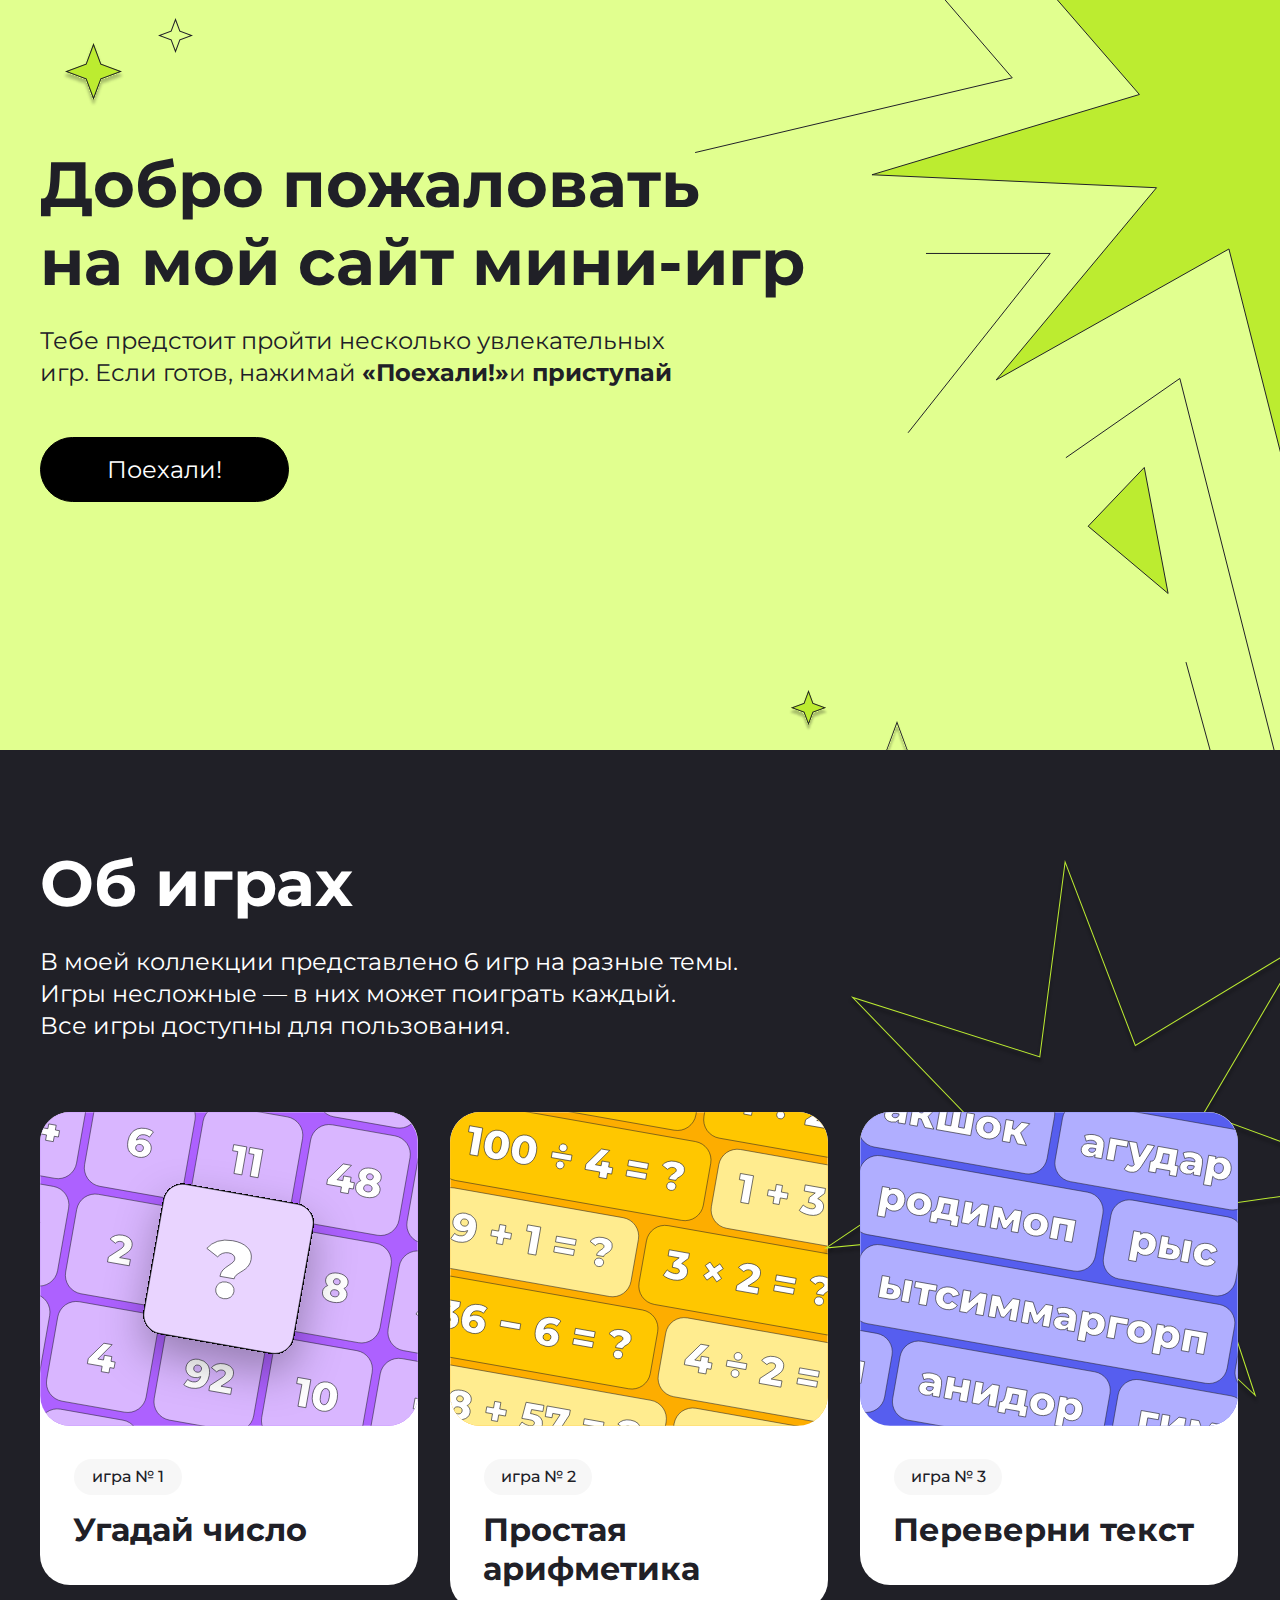
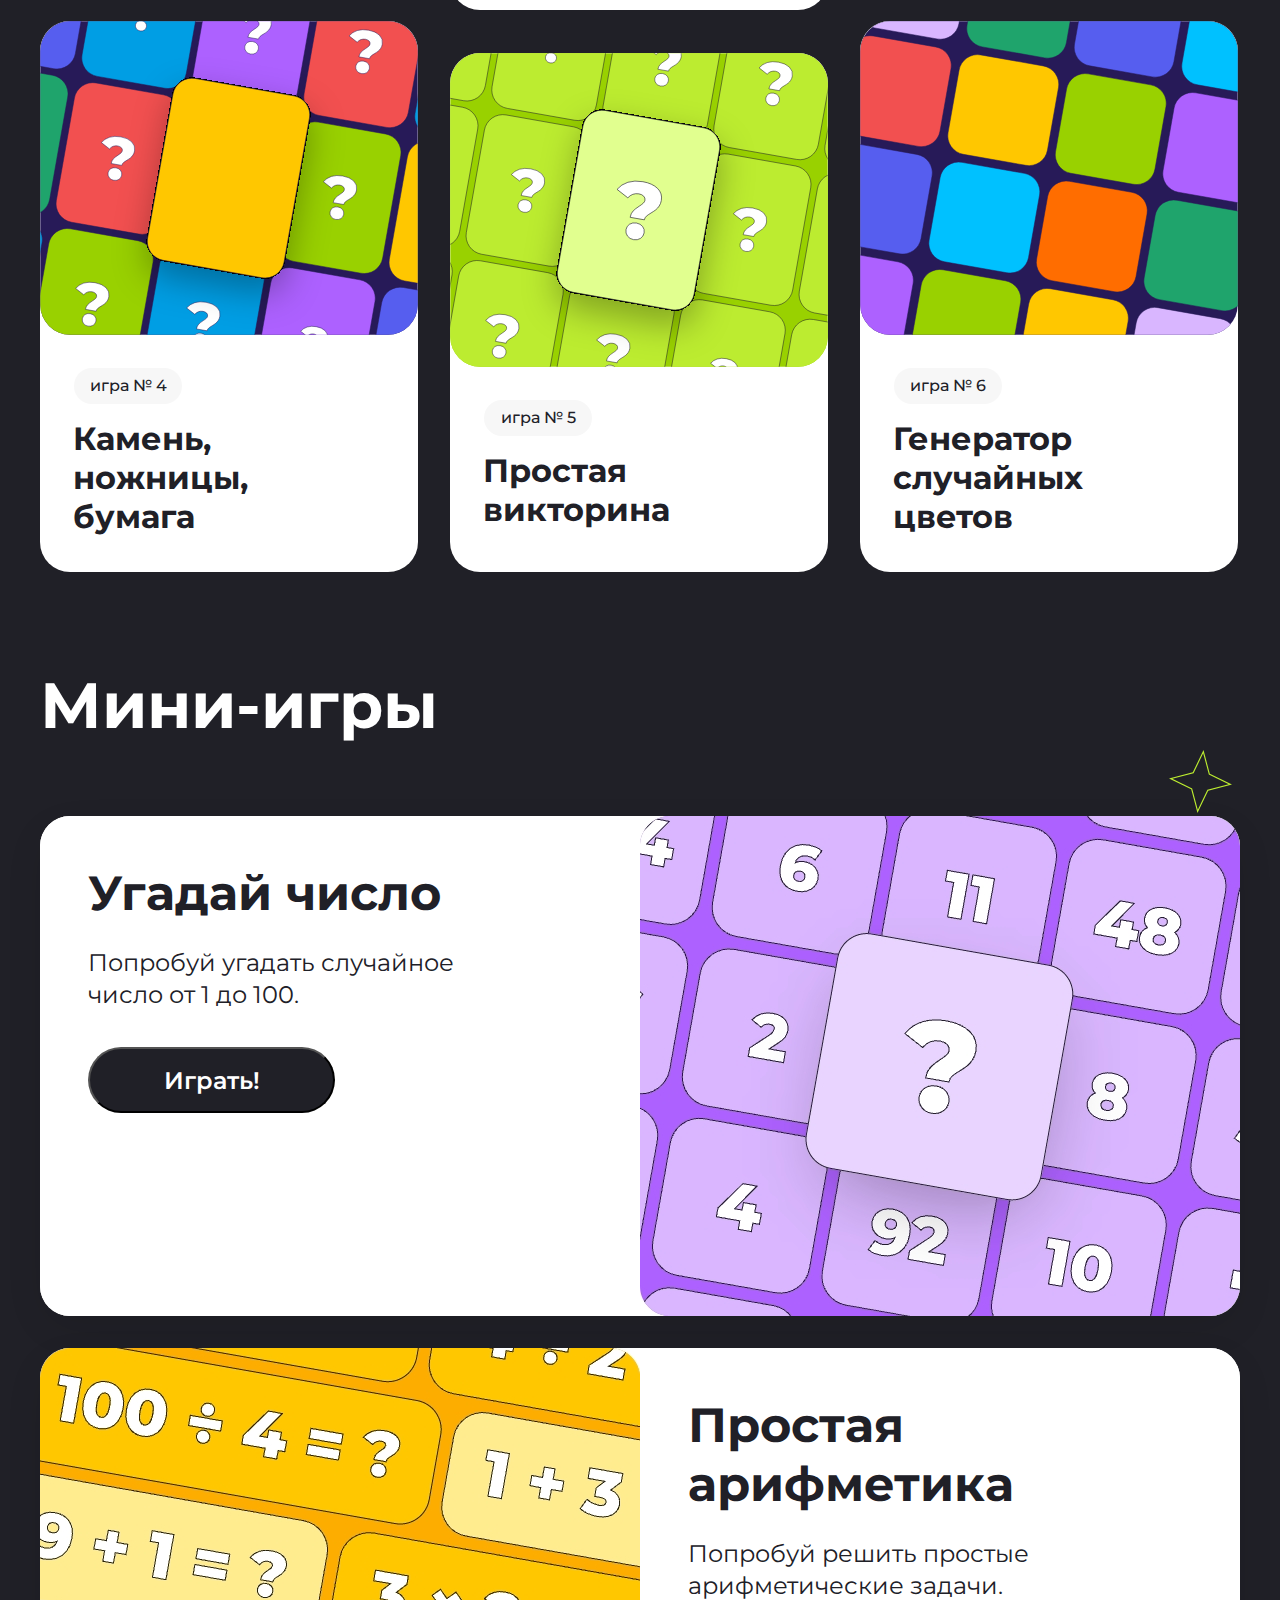
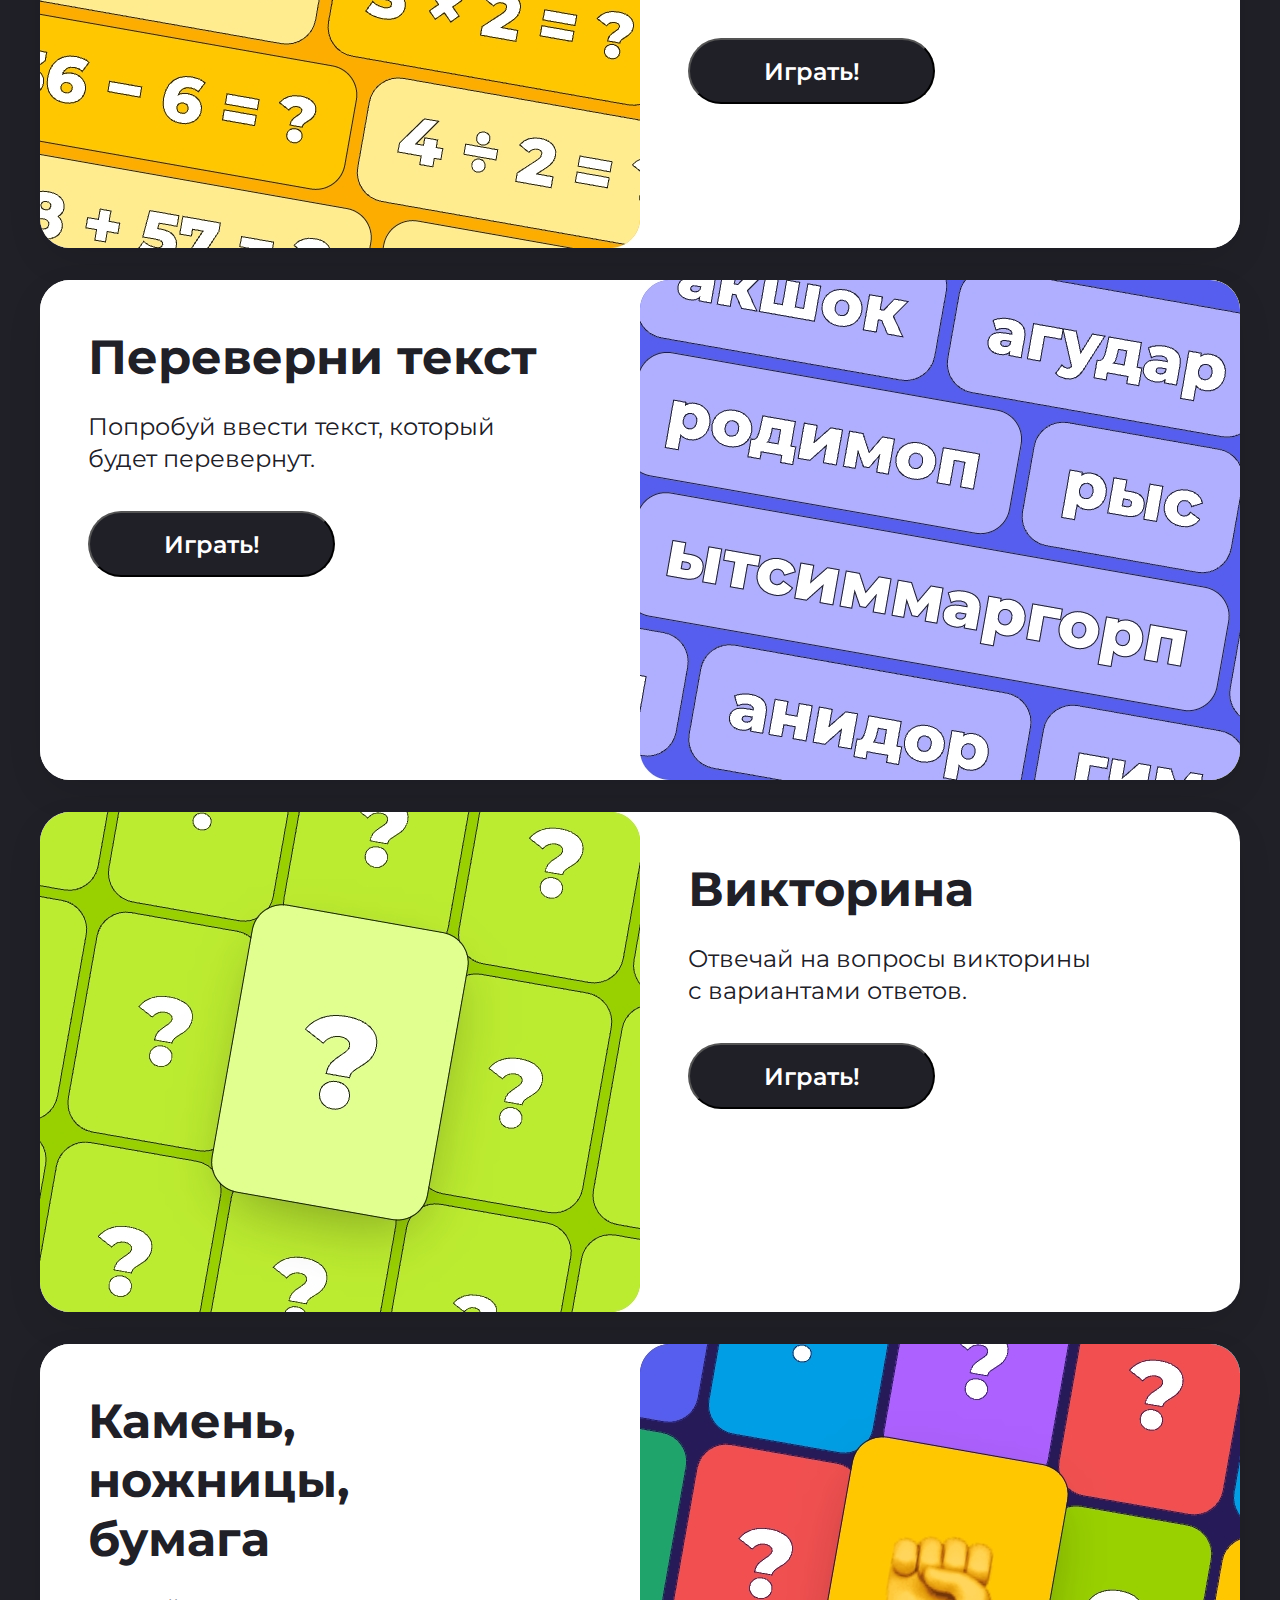
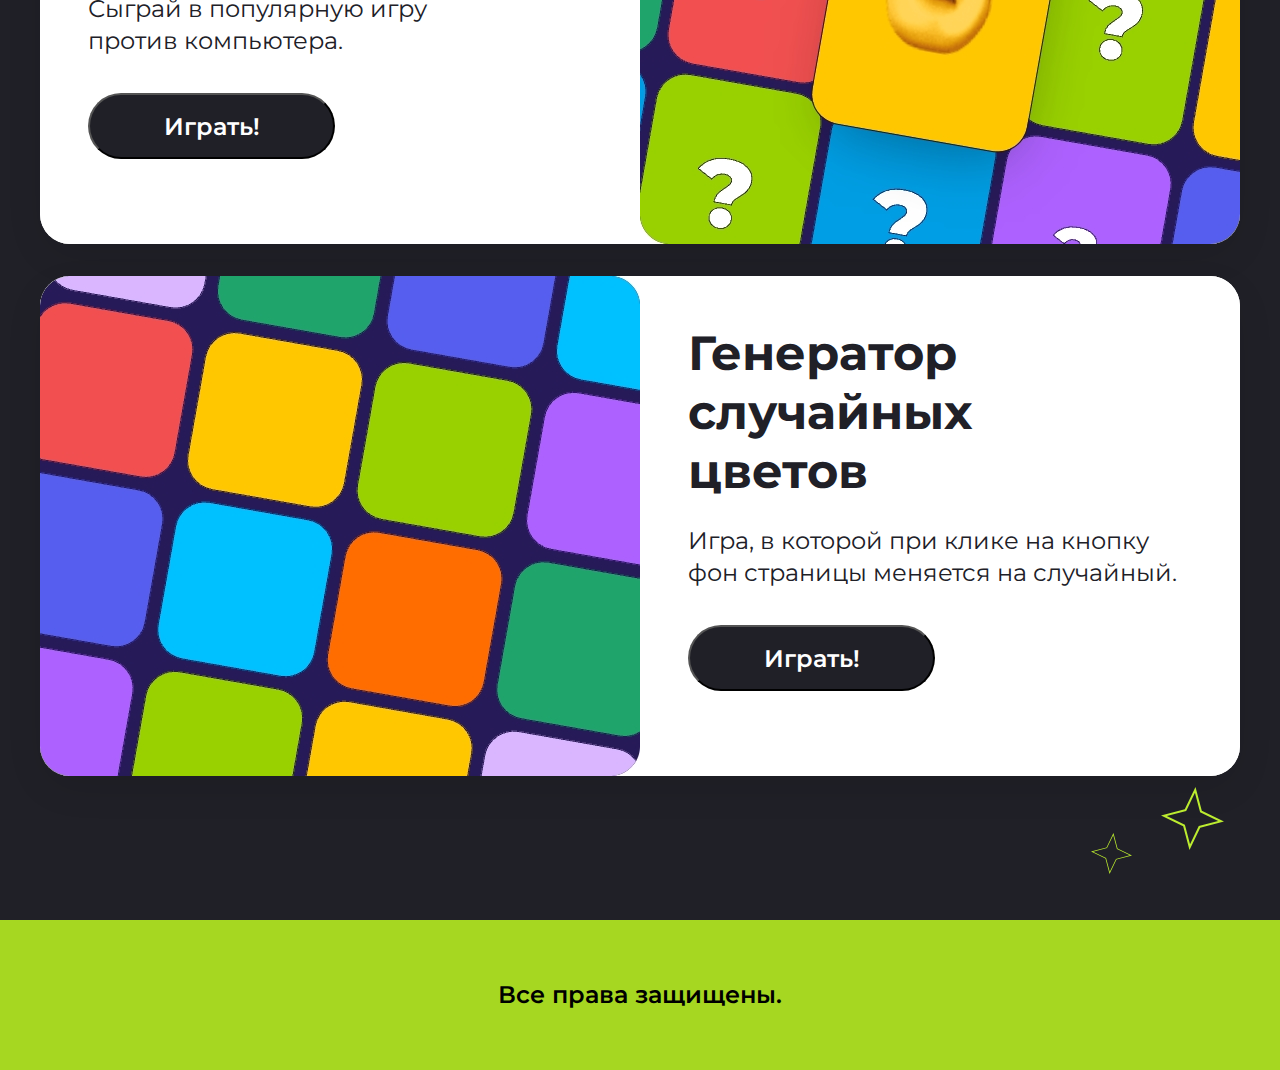
==== index.html @ c0d508e0 "aaa" ====
<!DOCTYPE html>
<html lang="en">

<head>
    <meta charset="UTF-8">
    <meta name="viewport" content="width=device-width, initial-scale=1.0">
    <title>Сайт с мини-играми</title>
    <link href="https://fonts.googleapis.com/css2?family=Montserrat:ital,wght@0,100..900;1,100..900&display=swap"
        rel="stylesheet">
    <link rel="stylesheet" href="style.css">
</head>

<body>

    <header class="head-block center">
        <img class="star-img1" src="img/star1.svg" alt="star2">
        <img class="star-img2" src="img/star2.svg" alt="star2">
        <h1 class="heading">Добро пожаловать <br>на мой сайт мини-игр</h1>
        <p class="subtitle">Тебе предстоит пройти несколько увлекательных игр. 
            <br">Если готов,
                нажимай
                <b>«Поехали!»</b>и <b>приступай</b>
        </p>
        <a href="#game" class="button-start">Поехали!</a>
        <img class="star-img4" src="img/Star3.svg" alt="star2">
        <img class="star-img3" src="img/Star4.svg" alt="star2">
    </header>

    <section class="for-box center">
        <div class="header" id="game">
            <h2 class="about-game">Об играх</h2>
            <p class="about-game_title">В моей коллекции представлено 6 игр на разные темы.<br /> Игры несложные — в них
                может поиграть каждый.<br />
                Все игры доступны для пользования.</p>
        </div>
        <img class="star11" src="img/Star11.svg" alt="star2">
        <img class="star10" src="img/Star10.svg" alt="star2">
        <img class="star12" src="img/Star12.svg" alt="star2">

        <div class="cart-box_game">
            <div class="cart-box_left">
                <article class="cart-mini">
                    <a class="game" href="#number"><img class="cart-img1" src="img/k1.svg" alt="star2"></a>
                    <p class="number-game">игра № 1</p>
                    <h3 class="name-game">Угадай число</h3>
                </article>

                <article class="cart-huge">
                    <a class="game" href="#onetwo"><img class="cart-img4" src="img/k4.svg" alt="star2"></a>
                    <p class="number-game">игра № 4</p>
                    <h3 class="name-game">Камень,<br />ножницы,<br />бумага</h3>
                </article>
            </div>

            <div class="cart-box_center">
                <article class="cart-avarage">
                    <a class="game" href="#leight"><img class="cart-img2" src="img/k2.svg" alt="star2"></a>
                    <p class="number-game">игра № 2</p>
                    <h3 class="name-game">Простая арифметика</h3>
                </article>
                <article class="cart-big">
                    <a class="game" href="#victory"><img class="cart-img5" src="img/k5.svg" alt="star2"></a>
                    <p class="number-game">игра № 5</p>
                    <h3 class="name-game">Простая <br />викторина</h3>
                </article>
            </div>

            <div class="cart-box_right">
                <article class="cart-mini">
                    <a class="game" href="#text"><img class="cart-img3" src="img/k3.svg" alt="star2"></a>
                    <p class="number-game">игра № 3</p>
                    <h3 class="name-game">Переверни текст</h3>
                </article>
                <article class="cart-huge">
                    <a class="game" href="#colors"><img class="cart-img6" src="img/k6.svg" alt="star2"></a>
                    <p class="number-game">игра № 6</p>
                    <h3 class="name-game">Генератор <br /> случайных<br /> цветов</h3>
                </article>
            </div>
        </div>
    </section>

    <section class="mini-games center">


        <h2 class="mini-games__title">Мини-игры</h2>
        <div class="mini-games__box">
            <img src="./img/Star 10.svg" class="star-end1" alt="star">
            <img src="./img/Star 11.svg" class="star-end2" alt="star">
            <img src="./img/Star 11.svg" class="star-end3" alt="star">
            <img src="./img/Star 13.svg" class="star-end4" alt="star">

            <article class="mini-games__card" >
                <div class="mini-games__content" id="number">
                    <h3 class="mini-games__name">Угадай число</h3>
                    <p class="mini-games__description">Попробуй угадать случайное <br>число от 1 до 100.</p>
                    <button class="mini-games__button" id="guessNumberButton">Играть!</button>
                </div>
                <img src="./img/Guess the number big.jpeg" alt="Игра 'Угадай число'">
            </article>

            <article class="mini-games__card">
                <div class="mini-games__content"  id="leight">
                    <h3 class="mini-games__name">Простая арифметика</h3>
                    <p class="mini-games__description">Попробуй решить простые арифметические задачи.</p>
                    <button class="mini-games__button" id="mathExamplesButton">Играть!</button>
                </div>
                <img src="./img/simple arithmetic big.jpeg" alt="Игра 'Простая арифметика'">
            </article>



            <article class="mini-games__card" >
                <div class="mini-games__content" id="text">
                    <h3 class="mini-games__name">Переверни текст</h3>
                    <p class="mini-games__description">Попробуй ввести текст, который <br>будет перевернут.</p>
                    <button class="mini-games__button" id="flipTextButton">Играть!</button>
                </div>
                <img src="./img/turn the text over big.jpeg" alt="Игра 'Переверни текст'">
            </article>

            <article class="mini-games__card" >
                <div class="mini-games__content" id="victory">
                    <h3 class="mini-games__name">Викторина</h3>
                    <p class="mini-games__description">Отвечай на вопросы викторины <br>с вариантами ответов.</p>
                    <button class="mini-games__button" id="quizGameButton">Играть!</button>
                </div>
                <img src="./img/quiz big.jpeg" alt="Игра 'Викторина'">
            </article>

            <article class="mini-games__card" >
                <div class="mini-games__content" id="onetwo">
                    <h3 class="mini-games__name">Камень, <br>ножницы, <br>бумага</h3>
                    <p class="mini-games__description">Сыграй в популярную игру <br>против компьютера.</p>
                    <button class="mini-games__button" id="paperGameButton">Играть!</button>
                </div>
                <img src="./img/rock paper scissors big.jpeg" alt="Игра 'Камень, ножницы, бумага'">
            </article>


            <article class="mini-games__card" >
                <div class="mini-games__content" id="colors">
                    <h3 class="mini-games__name">Генератор <br>случайных <br>цветов</h3>
                    <p class="mini-games__description">Игра, в которой при клике <br
                            class="mini-games__description--br-mobile">на кнопку фон страницы меняется на
                        случайный.</p>
                    <button class="mini-games__button">Играть!</button>
                </div>
                <img src="./img/random color generator big.jpeg" alt="Игра 'Генератор случайных цветов'">
            </article>
        </div>
    </section>


    <footer class="footer">
        <p class="polet">Все права защищены.</p>

    </footer>
    <script src="./game1.js"></script>
    <script src="./game2.js"></script>
    <script src="./game3.js"></script>
    <script src="./game4.js"></script>
    <script src="./game5.js"></script>
</body>

</html>
---- style.css ----
* {
  margin: 0;
  padding: 0;
}

html {
  scroll-behavior: smooth;
}

body {
  font-family: "Montserrat";
}

a {
  text-decoration: none;
}

.center {
  padding-left: calc(50% - 600px);
  padding-right: calc(50% - 600px);
}

.head-block {
  background-color: rgb(225, 255, 143);
  height: 900px;
  background-repeat: no-repeat;
  background-image: url(img/Group1.svg);
  background-position: calc(100% + 489px) calc(0% - 334px);
  block-size: 750px;
  overflow: hidden;
}

.heading {
  color: rgb(32, 32, 39);
  font-family: Montserrat;
  font-size: 64px;
  font-weight: 700;
  line-height: 78px;
  padding-top: 145px;
}

.subtitle {
  color: rgb(32, 32, 39);
  font-family: Montserrat;
  font-size: 24px;
  font-weight: 400;
  line-height: 32px;
  margin-top: 24px;
  width: 650px;
}

.button-start {
  background: rgb(0, 0, 0);
  text-align: center;
  border: 1px solid #000;
  border-radius: 60px;
  height: 63px;
  width: 247px;
  font-size: 16px;
  font-weight: 400;
  line-height: 19px;
  color: rgb(255, 255, 255);
  font-family: Montserrat;
  font-size: 24px;
  margin-top: 48px;
  display: flex;
  justify-content: center;
  align-items: center;
}

.button-start:hover {
  background: rgb(255, 253, 253);
  color: rgb(2, 2, 2);
  font-family: Montserrat;
}

.star-img2 {
  position: absolute;
  top: 43px;
  left: 61px;
}

.star-img1 {
  position: absolute;
  top: 18px;
  left: 158px;
}

.star-img3 {
  position: absolute;
  right: 340px;
  bottom: 93px;
  width: 86px;
}

.star-img4 {
  position: absolute;
  right: 450px;
  bottom: 167px;
  width: 43px;
}

.for-box {
  background-color: rgb(32, 32, 39);
  position: relative;
  height: 1500px;
  overflow: hidden;
}

.about-game {
  color: rgb(255, 255, 255);
  font-family: Montserrat;
  font-size: 64px;
  font-weight: 700;
  line-height: 78px;
  text-align: left;
  padding-top: 94px;
}

.about-game_title {
  color: rgb(255, 255, 255);
  font-family: Montserrat;
  font-size: 24px;
  font-weight: 400;
  line-height: 32px;
  text-align: left;
  margin-top: 24px;
}

.cart-mini {
  background-color: #fff;
  width: 378px;
  border-radius: 30px;
  height: 473px;
  position: relative;
}

.cart-avarage {
  background-color: #fff;
  width: 378px;
  border-radius: 30px;
  height: 498px;
}

.cart-big {
  background-color: #fff;
  width: 378px;
  border-radius: 30px;
  height: 519px;
  margin-top: 43px;
}

.cart-huge {
  background-color: #fff;
  width: 378px;
  margin-top: 36px;
  border-radius: 30px;
  height: 551px;
}

.cart-mini:hover {
  background-color: #fff;
  width: 378px;
  border-radius: 30px;
  transform: scale(1.1);
  transition: ls;
}

.cart-avarage:hover {
  background-color: #fff;
  width: 378px;
  border-radius: 30px;
  transform: scale(1.1);
  transition: ls;
}

.cart-big:hover {
  background-color: #fff;
  width: 378px;
  border-radius: 30px;
  transform: scale(1.1);
  transition: ls;
}

.cart-huge:hover {
  background-color: #fff;
  width: 378px;
  border-radius: 30px;
  transform: scale(1.1);
  transition: ls;
}

.number-game {
  border-radius: 52.58px;
  background: rgb(247, 247, 247);
  color: rgb(32, 32, 39);
  font-family: Montserrat;
  font-size: 16px;
  font-weight: 500;
  line-height: 35px;
  width: 108px;
  height: 36px;
  margin-left: 34px;
  margin-top: 29px;
  text-align: center;
}

.name-game {
  color: rgb(32, 32, 39);
  font-family: Montserrat;
  font-size: 32px;
  font-weight: 700;
  line-height: 39px;
  letter-spacing: 0px;
  text-align: left;
  margin-left: 33px;
  margin-top: 15px;
  margin-bottom: 20px;
}

.cart-box_game {
  margin-top: 70px;
  display: flex;
  gap: 32px;
}

.star12 {
  position: absolute;
  transform: scale(1);
  transition: ls;
  right: -114px;
  top: 110px;
}

.star11 {
  position: absolute;
  width: 32px;
  right: 1650px;
  top: 750px;
}

.star10 {
  top: 800px;
  position: absolute;
  width: 55px;
  right: 1600px;
}

.mini-games {
  position: relative;
  background: rgb(32, 32, 39);
  padding-top: 16px;
  overflow: hidden;
}
.mini-games__title {
  color: rgb(255, 255, 255);
  font-family: Montserrat;
  font-size: 64px;
  font-weight: 700;
  line-height: 78px;
}
.mini-games__box {
  display: flex;
  gap: 32px;
  margin-top: 72px;
  flex-direction: column;
  padding-bottom: 144px;
}
.mini-games__box > .mini-games__card:nth-child(2n) {
  flex-direction: row-reverse;
  justify-content: flex-end;
}
.mini-games__card {
  display: flex;
  justify-content: space-between;
  height: 500px;
  background-color: #fff;
  border-radius: 30px;
  box-shadow: 0 13px 42px -8px rgba(0, 0, 0, 0.13);
  overflow: hidden;
}
.mini-games__content {
  padding: 48px;
  background-color: #fff;
}
.mini-games__name {
  color: rgb(32, 32, 39);
  font-family: Montserrat;
  font-size: 48px;
  font-weight: 700;
  line-height: 59px;
}
.mini-games__description {
  margin-top: 24px;
  color: rgb(32, 32, 39);
  font-family: Montserrat;
  font-size: 24px;
  font-weight: 400;
  line-height: 32px;
}
.mini-games__description--br-mobile {
  display: none;
}
.mini-games__button {
  border-radius: 60px;
  margin-top: 36px;
  background: rgb(32, 32, 39);
  width: 247px;
  height: 66px;
  color: rgb(255, 255, 255);
  font-family: Montserrat;
  font-size: 24px;
  font-weight: 600;
  cursor: pointer;
  transition: all 0.5s;
}
.mini-games__button:hover {
  background-color: transparent;
  color: #000000;
}

.star-end1 {
  position: absolute;
  right: 48px;
  top: 100px;
  width: 63px;
}

.star-end2 {
  position: absolute;
  left: 1280px;
  top: 63px;
  width: 36px;
}

.star-end3 {
  position: absolute;
  right: 56px;
  bottom: 70px;
  width: 63px;
}

.star-end4 {
  position: absolute;
  right: 148px;
  bottom: 46px;
  width: 41px;
}

.emoji {
  position: absolute;
  rotate: 7deg;
  margin-left: -233px;
  margin-top: 105px;
  width: 90px;
  height: 93px;
}

.emoji1 {
  position: absolute;
  rotate: 5deg;
  margin-left: 818px;
  margin-top: -325px;
  width: 143px;
  height: 141px;
}

.catalog {
  font-family: Montserrat;
  font-size: 94px;
  font-weight: 600;
  line-height: 39.26px;
  text-align: center;
  padding-top: 60px;
  color: black;
}

.footer {
  background-color: rgb(166, 215, 33);
  height: 150px;
}

.polet {
  color: rgb(0, 0, 0);
  font-family: Montserrat;
  font-size: 24px;
  font-weight: 600;
  line-height: 29px;
  letter-spacing: 0px;
  text-align: center;
  padding-top: 60px;
}

.cart-game {
  padding-top: 72px;
}

@media (max-width: 1024px) {
  .center {
    padding-left: calc(50% - 393px);
    padding-right: calc(50% - 393px);
  }
}
@media (min-width: 768px) and (max-width: 833px) {
  .center {
    padding-left: 24px;
    padding-right: 24px;
  }
}
@media (max-width: 756px) {
  .center {
    padding-left: 16px;
    padding-right: 16px;
  }
  .head-block {
    display: flex;
    flex-direction: column;
    align-items: center;
    block-size: 700px;
  }
  .button-start {
    margin-top: 35px;
    width: 285px;
    height: 55px;
    font-size: 16px;
    font-weight: 600;
  }
  .cart-game {
    display: flex;
    flex-direction: column;
    align-items: center;
  }
  .mini-game {
    color: rgb(255, 255, 255);
    font-family: Montserrat;
    font-size: 40px;
    line-height: 49px;
    letter-spacing: 0px;
    text-align: left;
    padding-top: 50px;
  }
  .heading {
    color: rgb(32, 32, 39);
    font-family: Montserrat;
    font-size: 40px;
    line-height: 49px;
    text-align: center;
  }
  .subtitle {
    color: rgb(32, 32, 39);
    max-width: 335px;
    font-size: 16px;
    font-weight: 400;
    line-height: 20px;
    text-align: center;
  }
  .subtitle br {
    display: none;
  }
  .head-block {
    background-image: url(img/Vector1.svg);
    background-color: rgb(225, 255, 143);
    background-repeat: no-repeat;
    background-position: calc(90% + 120px) calc(2% - 110px);
  }
  .game1 {
    position: absolute;
    width: 21px;
    height: 21px;
    right: 260px;
  }
  .game2 {
    position: absolute;
    width: 35px;
    height: 35px;
    right: 620px;
    margin-left: 0px;
    margin-right: -300px;
  }
  .game3 {
    position: absolute;
    width: 39px;
    height: 41px;
    margin-left: 310px;
    margin-top: 175px;
  }
  .game4 {
    position: absolute;
    width: 18px;
    height: 18px;
    margin-left: 280px;
    margin-top: 150px;
  }
  .for-box {
    display: none;
  }
  .for-box1 {
    height: 3820px;
  }
  .cart-box__big {
    background-color: #fff;
    width: 342px;
    margin-top: 36px;
    border-radius: 28px;
    height: 510px;
  }
  .cart-box__bigger {
    background-color: #fff;
    width: 342px;
    margin-top: 36px;
    border-radius: 28px;
    height: 575px;
  }
  .cart-box__longer {
    background-color: #fff;
    width: 342px;
    margin-top: 36px;
    border-radius: 28px;
    height: 605px;
  }
  .cart-game2 {
    background-color: #fff;
    width: 342px;
    margin-top: 36px;
    border-radius: 28px;
    height: 560px;
  }
  .cart-game3 {
    background-color: #fff;
    width: 342px;
    margin-top: 36px;
    border-radius: 28px;
    height: 520px;
  }
  .cart-game4 {
    background-color: #fff;
    width: 342px;
    margin-top: 36px;
    border-radius: 28px;
    height: 530px;
  }
  .cart-game5 {
    background-color: #fff;
    width: 342px;
    margin-top: 36px;
    border-radius: 28px;
    height: 570px;
  }
  .cart-game6 {
    background-color: #fff;
    width: 342px;
    margin-top: 36px;
    border-radius: 28px;
    height: 600px;
  }
  .game-img1 {
    margin-left: -1px;
    width: 343px;
    height: 283px;
  }
  .game-img2 {
    margin-left: -1px;
    width: 343px;
    height: 283px;
  }
  .title-game {
    color: #202027;
    font-family: Montserrat;
    font-size: 32px;
    font-weight: 700;
    line-height: 39px;
    letter-spacing: 0px;
    text-align: left;
    margin-bottom: 10px;
    width: 284px;
  }
  .title-game__long {
    color: #202027;
    font-family: Montserrat;
    font-size: 32px;
    font-weight: 700;
    line-height: 39px;
    letter-spacing: 0px;
    text-align: left;
    width: 284.93px;
    margin-bottom: 10px;
  }
  .describe {
    color: rgb(0, 0, 0);
    font-family: Montserrat;
    font-size: 16px;
    font-weight: 400;
    line-height: 20px;
    letter-spacing: 0px;
    text-align: left;
    width: 275px;
  }
  .describe-right {
    color: rgb(0, 0, 0);
    font-family: Montserrat;
    font-size: 16px;
    font-weight: 400;
    line-height: 20px;
    letter-spacing: 0px;
    text-align: left;
    width: 275px;
  }
  .mini-games {
    padding-top: 46px;
    overflow: hidden;
  }
  .mini-games__box {
    display: flex;
    gap: 29px;
    margin-top: 50px;
    flex-direction: column;
    padding-bottom: 52px;
  }
  .mini-games__box > .mini-games__card:nth-child(2n) {
    display: flex;
    flex-direction: column-reverse;
  }
  .mini-games__title {
    color: rgb(255, 255, 255);
    font-family: Montserrat;
    font-size: 40px;
    font-weight: 700;
    line-height: 49px;
    letter-spacing: 0px;
    text-align: left;
  }
  .mini-games__card {
    display: flex;
    flex-direction: column-reverse;
    height: 100%;
    background-color: #fff;
    border-radius: 30px;
    box-shadow: 0 13px 42px -8px rgba(0, 0, 0, 0.13);
    overflow: hidden;
  }
  .mini-games__content {
    padding: 29px;
    background-color: #fff;
  }
  .mini-games__name {
    color: rgb(32, 32, 39);
    font-family: Montserrat;
    font-size: 32px;
    font-weight: 700;
    line-height: 39px;
  }
  .mini-games__description {
    font-size: 16px;
    font-weight: 400;
    line-height: 20px;
    margin-top: 14px;
  }
  .mini-games__description--br-mobile {
    display: block;
  }
  .mini-games__button {
    border-radius: 60px;
    margin-top: 32px;
    background: rgb(32, 32, 39);
    width: 100%;
    height: 55px;
    color: rgb(255, 255, 255);
    font-family: Montserrat;
    font-size: 16px;
    font-weight: 600;
    line-height: 142%;
    cursor: pointer;
    transition: all 0.5s;
  }
  .mini-games__button:hover {
    background-color: transparent;
    color: #000000;
  }
  .footer {
    background-color: rgb(153, 204, 14);
    height: 100px;
  }
  .polet {
    font-size: 16px;
    font-weight: 600;
    line-height: 20px;
    padding-top: 40px;
  }
  .star-end1 {
    display: none;
  }
  .star-end2 {
    display: none;
  }
  .star-end3 {
    display: none;
  }
  .star-end4 {
    display: none;
  }
  .star-img1 {
    position: absolute;
    width: 21px;
    height: 21px;
    left: 93px;
    top: 63px;
  }
  .star-img2 {
    position: absolute;
    top: 97px;
    left: 36px;
    width: 40px;
  }
  .star-img3 {
    position: absolute;
    right: 82px;
    bottom: 49px;
    width: 21px;
  }
  .star-img4 {
    position: absolute;
    right: 28px;
    bottom: -2px;
    width: 46px;
  }
}/*# sourceMappingURL=style.css.map */
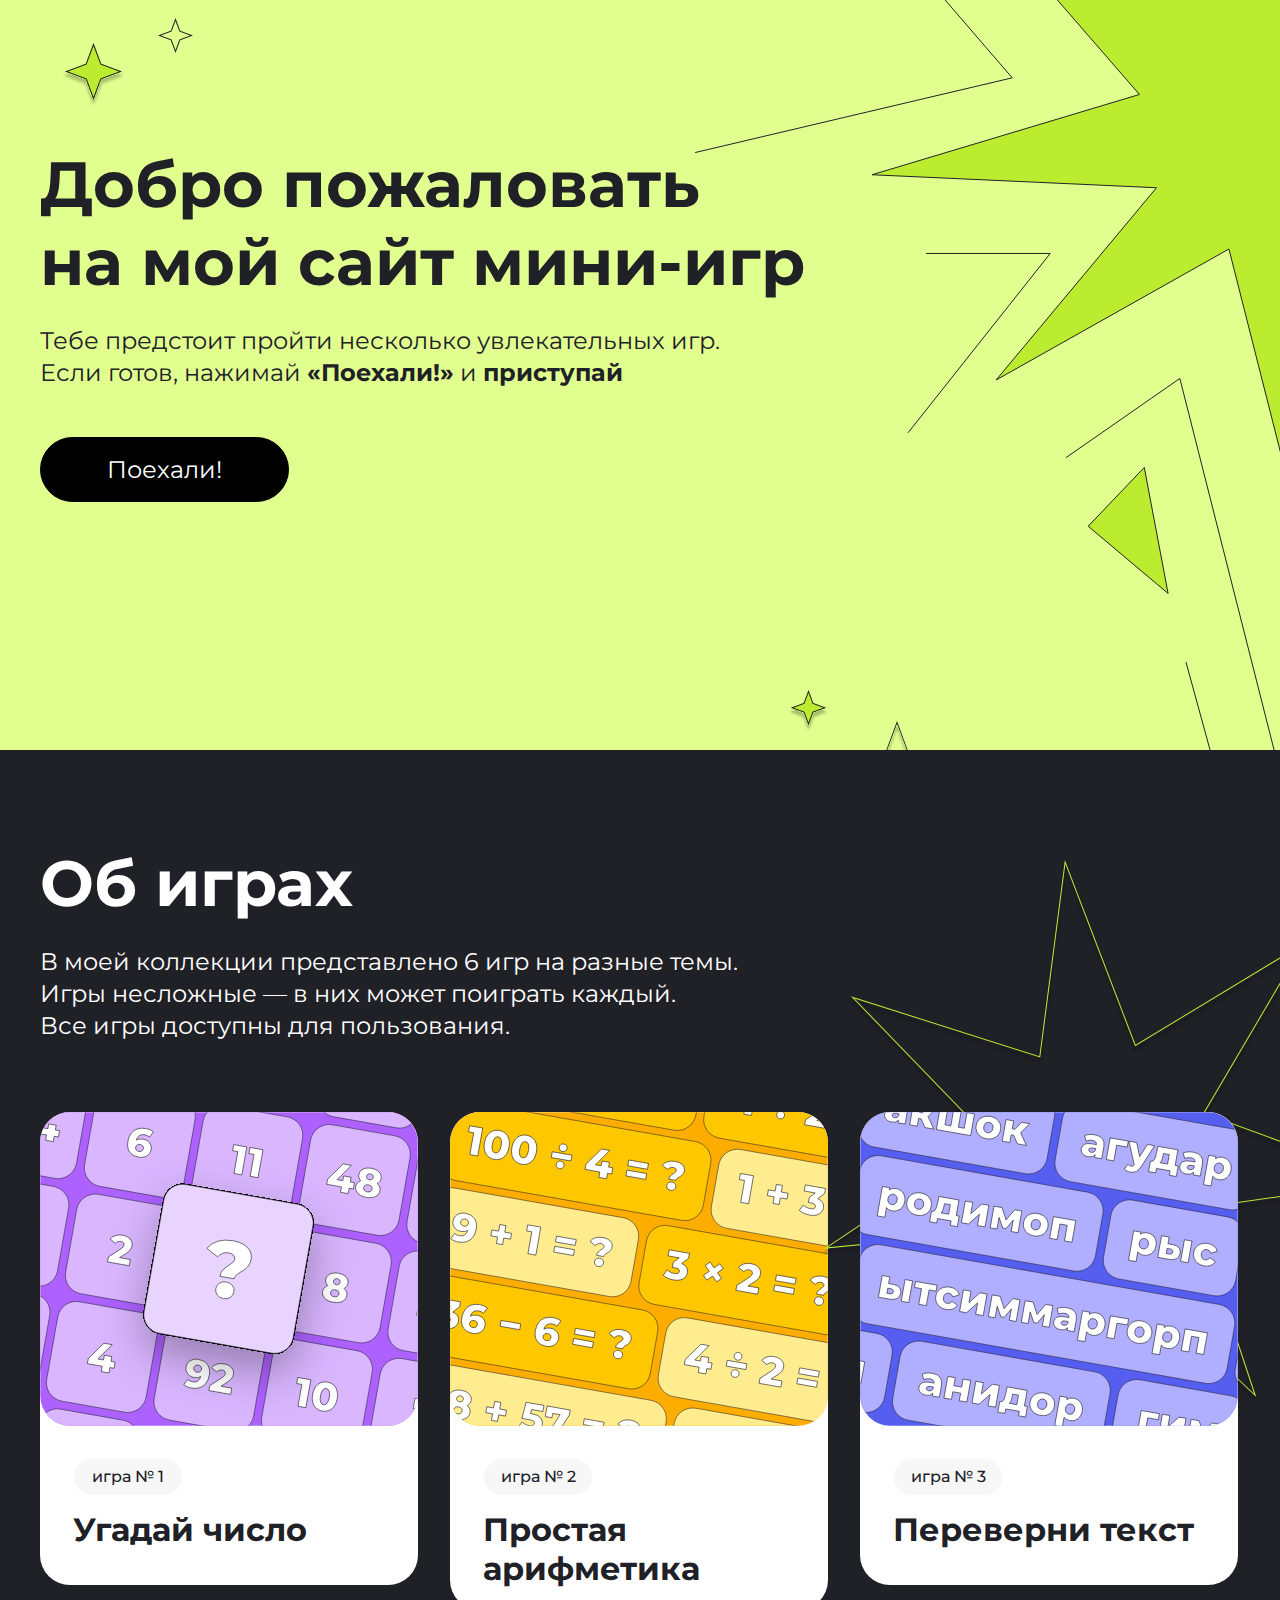
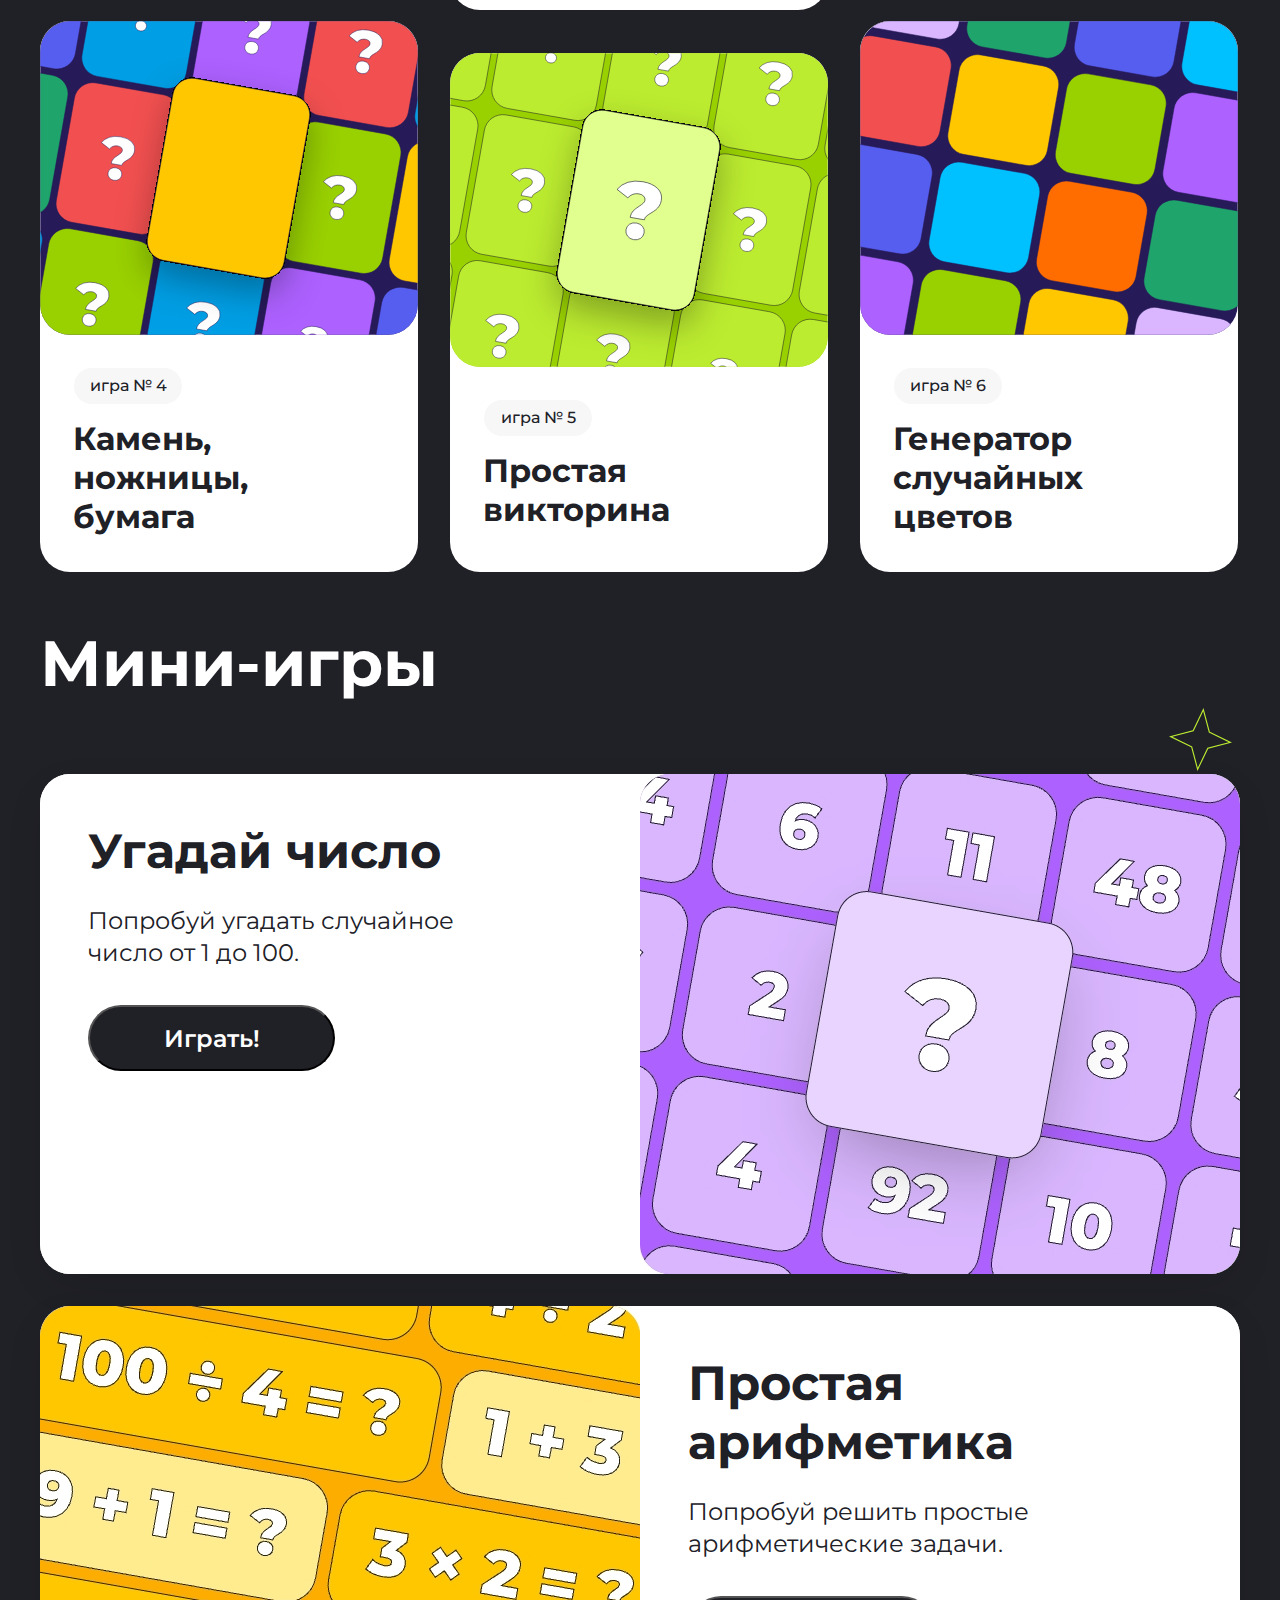
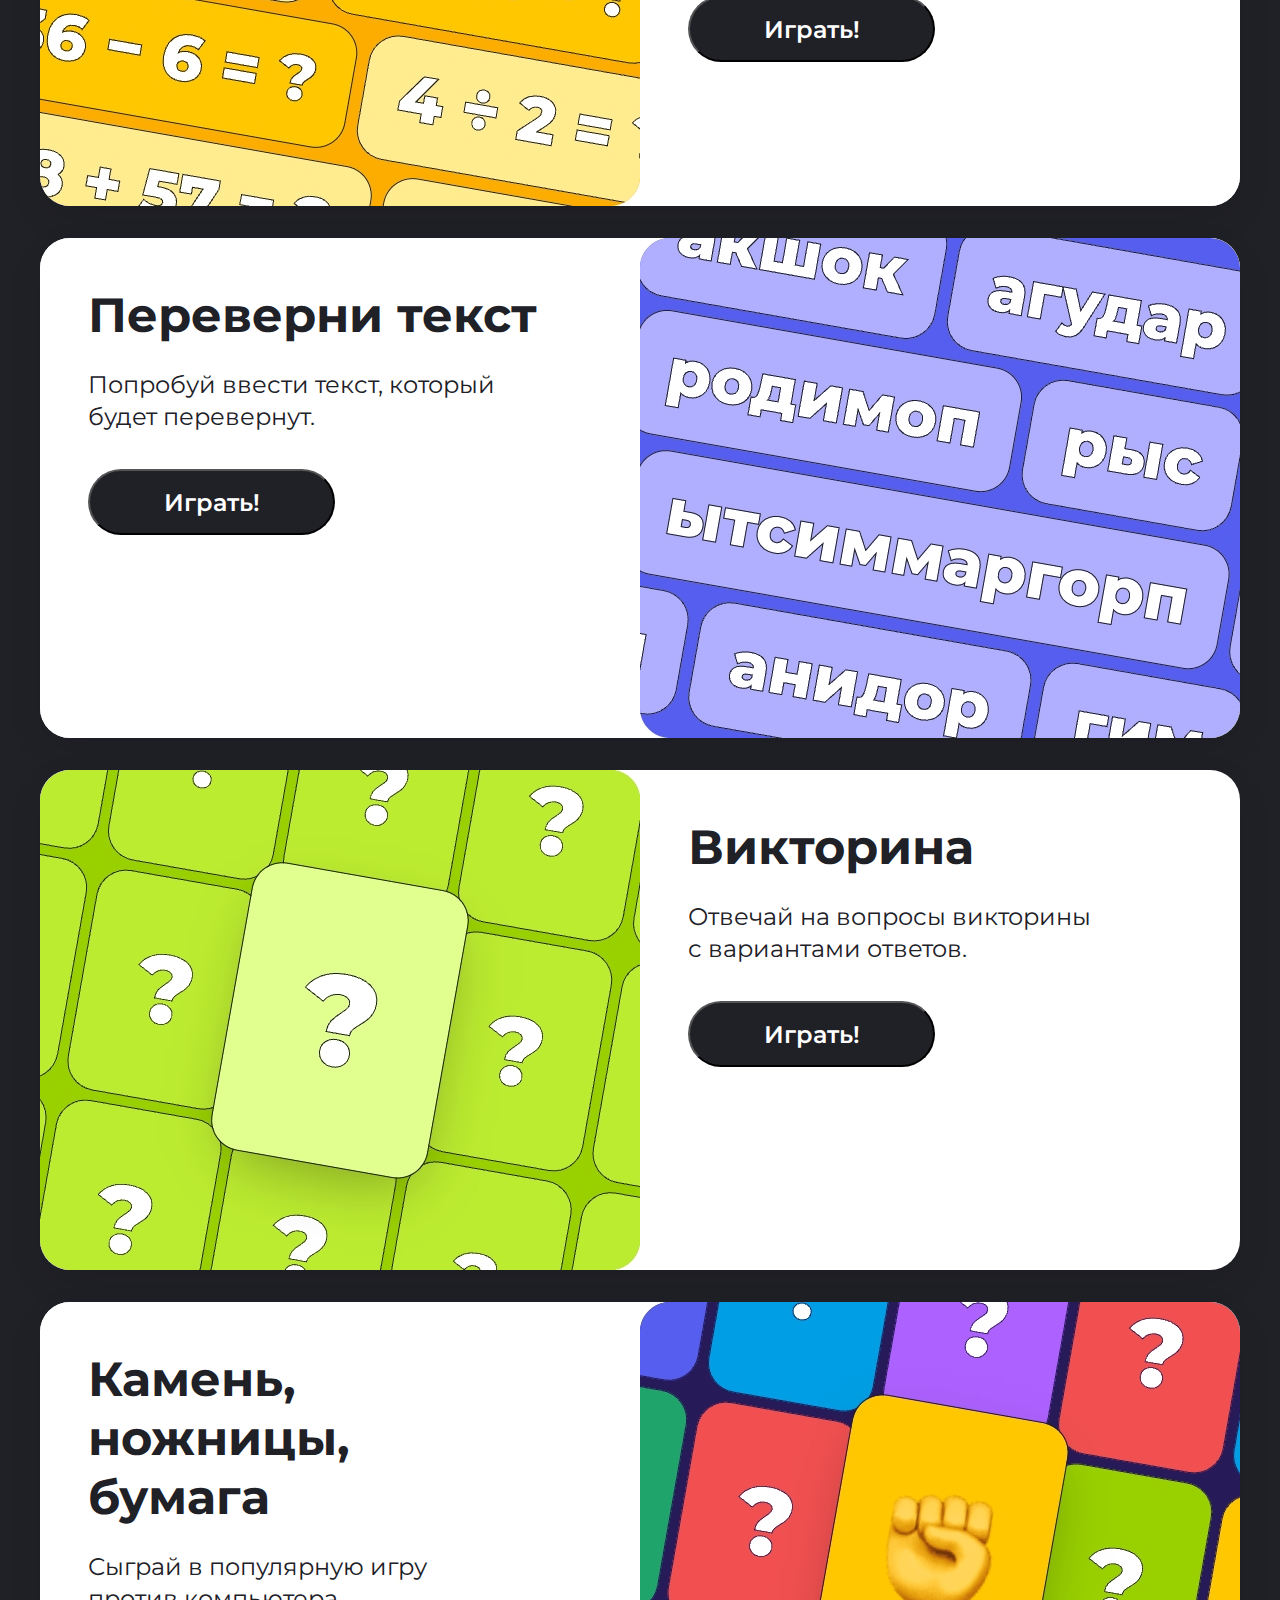
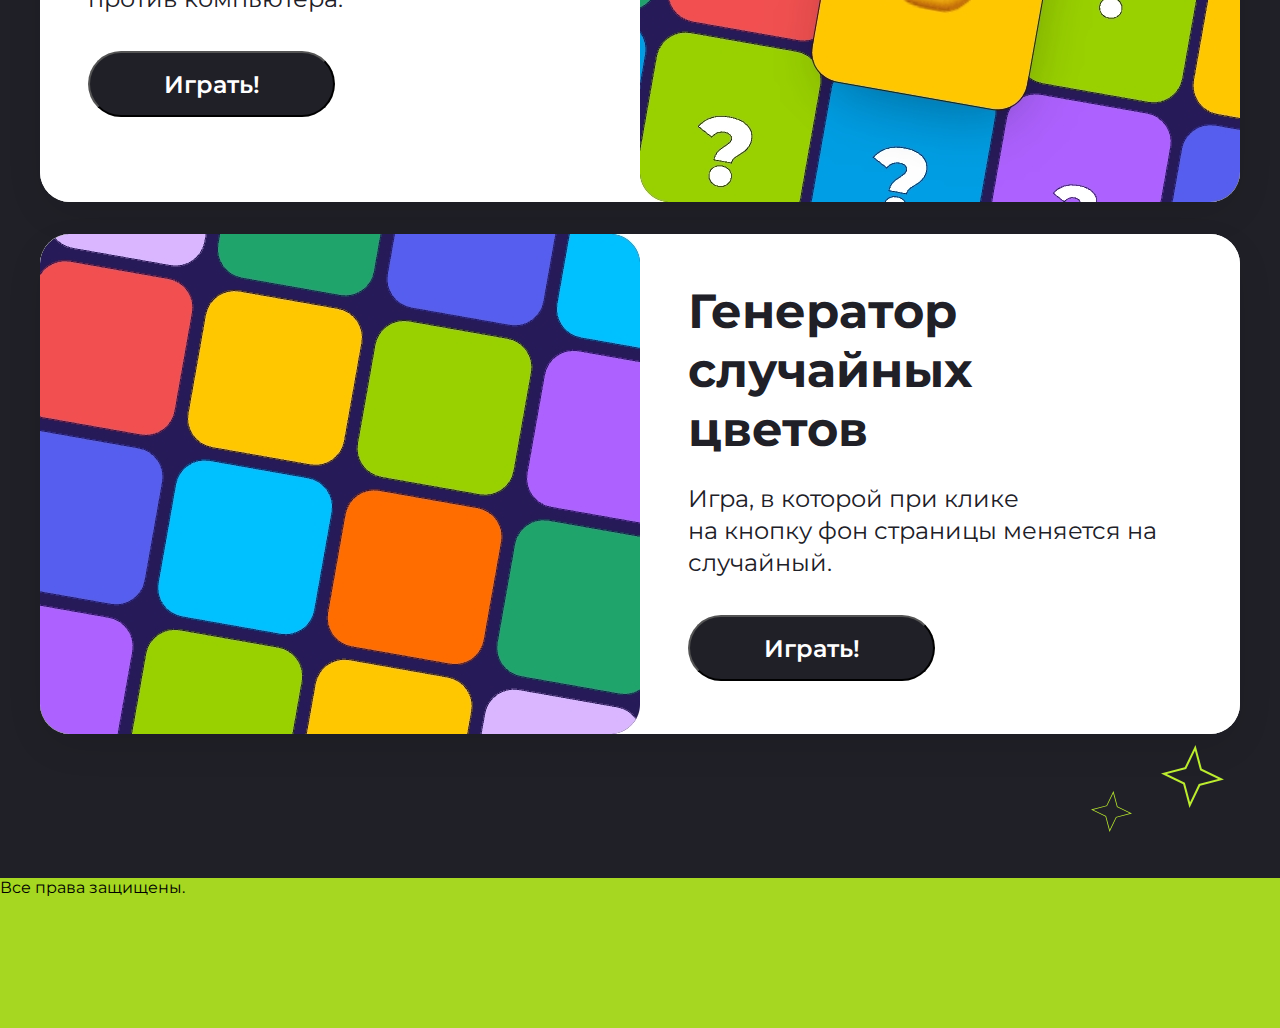
==== commit 3f815189: "fix bam" ====
--- a/index.html
+++ b/index.html
@@ -1,166 +1,173 @@
-<!DOCTYPE html>
-<html lang="en">
-
-<head>
-    <meta charset="UTF-8">
-    <meta name="viewport" content="width=device-width, initial-scale=1.0">
-    <title>Сайт с мини-играми</title>
-    <link href="https://fonts.googleapis.com/css2?family=Montserrat:ital,wght@0,100..900;1,100..900&display=swap"
-        rel="stylesheet">
-    <link rel="stylesheet" href="style.css">
-</head>
-
-<body>
-
-    <header class="head-block center">
-        <img class="star-img1" src="img/star1.svg" alt="star2">
-        <img class="star-img2" src="img/star2.svg" alt="star2">
-        <h1 class="heading">Добро пожаловать <br>на мой сайт мини-игр</h1>
-        <p class="subtitle">Тебе предстоит пройти несколько увлекательных игр. 
-            <br">Если готов,
-                нажимай
-                <b>«Поехали!»</b>и <b>приступай</b>
-        </p>
-        <a href="#game" class="button-start">Поехали!</a>
-        <img class="star-img4" src="img/Star3.svg" alt="star2">
-        <img class="star-img3" src="img/Star4.svg" alt="star2">
-    </header>
-
-    <section class="for-box center">
-        <div class="header" id="game">
-            <h2 class="about-game">Об играх</h2>
-            <p class="about-game_title">В моей коллекции представлено 6 игр на разные темы.<br /> Игры несложные — в них
-                может поиграть каждый.<br />
-                Все игры доступны для пользования.</p>
-        </div>
-        <img class="star11" src="img/Star11.svg" alt="star2">
-        <img class="star10" src="img/Star10.svg" alt="star2">
-        <img class="star12" src="img/Star12.svg" alt="star2">
-
-        <div class="cart-box_game">
-            <div class="cart-box_left">
-                <article class="cart-mini">
-                    <a class="game" href="#number"><img class="cart-img1" src="img/k1.svg" alt="star2"></a>
-                    <p class="number-game">игра № 1</p>
-                    <h3 class="name-game">Угадай число</h3>
-                </article>
-
-                <article class="cart-huge">
-                    <a class="game" href="#onetwo"><img class="cart-img4" src="img/k4.svg" alt="star2"></a>
-                    <p class="number-game">игра № 4</p>
-                    <h3 class="name-game">Камень,<br />ножницы,<br />бумага</h3>
-                </article>
-            </div>
-
-            <div class="cart-box_center">
-                <article class="cart-avarage">
-                    <a class="game" href="#leight"><img class="cart-img2" src="img/k2.svg" alt="star2"></a>
-                    <p class="number-game">игра № 2</p>
-                    <h3 class="name-game">Простая арифметика</h3>
-                </article>
-                <article class="cart-big">
-                    <a class="game" href="#victory"><img class="cart-img5" src="img/k5.svg" alt="star2"></a>
-                    <p class="number-game">игра № 5</p>
-                    <h3 class="name-game">Простая <br />викторина</h3>
-                </article>
-            </div>
-
-            <div class="cart-box_right">
-                <article class="cart-mini">
-                    <a class="game" href="#text"><img class="cart-img3" src="img/k3.svg" alt="star2"></a>
-                    <p class="number-game">игра № 3</p>
-                    <h3 class="name-game">Переверни текст</h3>
-                </article>
-                <article class="cart-huge">
-                    <a class="game" href="#colors"><img class="cart-img6" src="img/k6.svg" alt="star2"></a>
-                    <p class="number-game">игра № 6</p>
-                    <h3 class="name-game">Генератор <br /> случайных<br /> цветов</h3>
-                </article>
-            </div>
-        </div>
-    </section>
-
-    <section class="mini-games center">
-
-
-        <h2 class="mini-games__title">Мини-игры</h2>
-        <div class="mini-games__box">
-            <img src="./img/Star 10.svg" class="star-end1" alt="star">
-            <img src="./img/Star 11.svg" class="star-end2" alt="star">
-            <img src="./img/Star 11.svg" class="star-end3" alt="star">
-            <img src="./img/Star 13.svg" class="star-end4" alt="star">
-
-            <article class="mini-games__card" >
-                <div class="mini-games__content" id="number">
-                    <h3 class="mini-games__name">Угадай число</h3>
-                    <p class="mini-games__description">Попробуй угадать случайное <br>число от 1 до 100.</p>
-                    <button class="mini-games__button" id="guessNumberButton">Играть!</button>
-                </div>
-                <img src="./img/Guess the number big.jpeg" alt="Игра 'Угадай число'">
-            </article>
-
-            <article class="mini-games__card">
-                <div class="mini-games__content"  id="leight">
-                    <h3 class="mini-games__name">Простая арифметика</h3>
-                    <p class="mini-games__description">Попробуй решить простые арифметические задачи.</p>
-                    <button class="mini-games__button" id="mathExamplesButton">Играть!</button>
-                </div>
-                <img src="./img/simple arithmetic big.jpeg" alt="Игра 'Простая арифметика'">
-            </article>
-
-
-
-            <article class="mini-games__card" >
-                <div class="mini-games__content" id="text">
-                    <h3 class="mini-games__name">Переверни текст</h3>
-                    <p class="mini-games__description">Попробуй ввести текст, который <br>будет перевернут.</p>
-                    <button class="mini-games__button" id="flipTextButton">Играть!</button>
-                </div>
-                <img src="./img/turn the text over big.jpeg" alt="Игра 'Переверни текст'">
-            </article>
-
-            <article class="mini-games__card" >
-                <div class="mini-games__content" id="victory">
-                    <h3 class="mini-games__name">Викторина</h3>
-                    <p class="mini-games__description">Отвечай на вопросы викторины <br>с вариантами ответов.</p>
-                    <button class="mini-games__button" id="quizGameButton">Играть!</button>
-                </div>
-                <img src="./img/quiz big.jpeg" alt="Игра 'Викторина'">
-            </article>
-
-            <article class="mini-games__card" >
-                <div class="mini-games__content" id="onetwo">
-                    <h3 class="mini-games__name">Камень, <br>ножницы, <br>бумага</h3>
-                    <p class="mini-games__description">Сыграй в популярную игру <br>против компьютера.</p>
-                    <button class="mini-games__button" id="paperGameButton">Играть!</button>
-                </div>
-                <img src="./img/rock paper scissors big.jpeg" alt="Игра 'Камень, ножницы, бумага'">
-            </article>
-
-
-            <article class="mini-games__card" >
-                <div class="mini-games__content" id="colors">
-                    <h3 class="mini-games__name">Генератор <br>случайных <br>цветов</h3>
-                    <p class="mini-games__description">Игра, в которой при клике <br
-                            class="mini-games__description--br-mobile">на кнопку фон страницы меняется на
-                        случайный.</p>
-                    <button class="mini-games__button">Играть!</button>
-                </div>
-                <img src="./img/random color generator big.jpeg" alt="Игра 'Генератор случайных цветов'">
-            </article>
-        </div>
-    </section>
-
-
-    <footer class="footer">
-        <p class="polet">Все права защищены.</p>
-
-    </footer>
-    <script src="./game1.js"></script>
-    <script src="./game2.js"></script>
-    <script src="./game3.js"></script>
-    <script src="./game4.js"></script>
-    <script src="./game5.js"></script>
-</body>
-
-</html>+<!DOCTYPE html>
+<html lang="en">
+
+<head>
+    <meta charset="UTF-8">
+    <meta name="viewport" content="width=device-width, initial-scale=1.0">
+    <title>Сайт с мини-играми</title>
+    <link href="https://fonts.googleapis.com/css2?family=Montserrat:ital,wght@0,100..900;1,100..900&display=swap"
+        rel="stylesheet">
+    <link rel="stylesheet" href="style.css">
+</head>
+
+<body>
+<header class="header center">
+     <img class="star-img1" src="img/star1.svg" alt="star2">
+     <img class="star-img2" src="img/star2.svg" alt="star2">
+    <h1 class="header__title">Добро пожаловать <br>на мой сайт мини-игр</h1>
+    <p class="header__subtitle">
+        Тебе предстоит пройти несколько увлекательных игр. 
+        <br>Если готов, нажимай <b>«Поехали!»</b> и <b>приступай</b>
+    </p>
+    <a href="#game" class="header__button">Поехали!</a>
+   <img class="star-img4" src="img/Star3.svg" alt="star2">
+   <img class="star-img3" src="img/Star4.svg" alt="star2">
+</header>
+
+<section class="games-section center">
+    <div class="games-section__header" id="game">
+        <h2 class="games-section__title">Об играх</h2>
+        <p class="games-section__description">
+            В моей коллекции представлено 6 игр на разные темы.
+            <br>Игры несложные — в них может поиграть каждый.<br>
+            Все игры доступны для пользования.
+        </p>
+    </div>
+    <img class="star11" src="img/Star11.svg" alt="star2">
+    <img class="star10" src="img/Star10.svg" alt="star2">
+    <img class="star12" src="img/Star12.svg" alt="star2">
+
+    <div class="games-section__grid">
+        <div class="games-section__column games-section__column--left">
+           
+            <article class="game-card game-card--mini">
+                <a class="game-card__link" href="#number">
+                    <img class="game-card__image" src="img/k1.svg" alt="Угадай число">
+                </a>
+                <p class="game-card__number">игра № 1</p>
+                <h3 class="game-card__name">Угадай число</h3>
+            </article>
+
+            <article class="game-card game-card--huge">
+                <a class="game-card__link" href="#onetwo">
+                    <img class="game-card__image" src="img/k4.svg" alt="Камень, ножницы, бумага">
+                </a>
+                <p class="game-card__number">игра № 4</p>
+                <h3 class="game-card__name">Камень,<br>ножницы,<br>бумага</h3>
+            </article>
+        </div>
+
+        <div class="games-section__column games-section__column--center">
+
+            <article class="game-card game-card--average">
+                <a class="game-card__link" href="#leight">
+                    <img class="game-card__image" src="img/k2.svg" alt="Простая арифметика">
+                </a>
+                <p class="game-card__number">игра № 2</p>
+                <h3 class="game-card__name">Простая арифметика</h3>
+            </article>
+            <article class="game-card game-card--big">
+                <a class="game-card__link" href="#victory">
+                    <img class="game-card__image" src="img/k5.svg" alt="Простая викторина">
+                </a>
+                <p class="game-card__number">игра № 5</p>
+                <h3 class="game-card__name">Простая <br>викторина</h3>
+            </article>
+        </div>
+
+        <div class="games-section__column games-section__column--right">
+            
+            <article class="game-card game-card--mini">
+                <a class="game-card__link" href="#text">
+                    <img class="game-card__image" src="img/k3.svg" alt="Переверни текст">
+                </a>
+                <p class="game-card__number">игра № 3</p>
+                <h3 class="game-card__name">Переверни текст</h3>
+            </article>
+            <article class="game-card game-card--huge">
+                <a class="game-card__link" href="#colors">
+                    <img class="game-card__image" src="img/k6.svg" alt="Генератор случайных цветов">
+                </a>
+                <p class="game-card__number">игра № 6</p>
+                <h3 class="game-card__name">Генератор <br>случайных<br>цветов</h3>
+            </article>
+        </div>
+    </div>
+</section>
+
+<section class="mini-games center">
+    <h2 class="mini-games__title">Мини-игры</h2>
+    <div class="mini-games__box">
+
+        <img src="./img/Star 10.svg" class="star-end1" alt="star">
+        <img src="./img/Star 11.svg" class="star-end2" alt="star">
+        <img src="./img/Star 11.svg" class="star-end3" alt="star">
+        <img src="./img/Star 13.svg" class="star-end4" alt="star">
+
+        <article class="mini-games__card">
+            <div class="mini-games__content" id="number">
+                <h3 class="mini-games__name">Угадай число</h3>
+                <p class="mini-games__description">Попробуй угадать случайное <br>число от 1 до 100.</p>
+                <button class="mini-games__button" id="guessNumberButton">Играть!</button>
+            </div>
+            <img src="./img/Guess the number big.jpeg" alt="Игра 'Угадай число'">
+        </article>
+
+        <article class="mini-games__card">
+            <div class="mini-games__content" id="leight">
+                <h3 class="mini-games__name">Простая арифметика</h3>
+                <p class="mini-games__description">Попробуй решить простые арифметические задачи.</p>
+                <button class="mini-games__button" id="mathExamplesButton">Играть!</button>
+            </div>
+            <img src="./img/simple arithmetic big.jpeg" alt="Игра 'Простая арифметика'">
+        </article>
+
+        <article class="mini-games__card">
+            <div class="mini-games__content" id="text">
+                <h3 class="mini-games__name">Переверни текст</h3>
+                <p class="mini-games__description">Попробуй ввести текст, который <br>будет перевернут.</p>
+                <button class="mini-games__button" id="flipTextButton">Играть!</button>
+            </div>
+            <img src="./img/turn the text over big.jpeg" alt="Игра 'Переверни текст'">
+        </article>
+
+        <article class="mini-games__card">
+            <div class="mini-games__content" id="victory">
+                <h3 class="mini-games__name">Викторина</h3>
+                <p class="mini-games__description">Отвечай на вопросы викторины <br>с вариантами ответов.</p>
+                <button class="mini-games__button" id="quizGameButton">Играть!</button>
+            </div>
+            <img src="./img/quiz big.jpeg" alt="Игра 'Викторина'">
+        </article>
+
+        <article class="mini-games__card">
+            <div class="mini-games__content" id="onetwo">
+                <h3 class="mini-games__name">Камень, <br>ножницы, <br>бумага</h3>
+                <p class="mini-games__description">Сыграй в популярную игру <br>против компьютера.</p>
+                <button class="mini-games__button" id="paperGameButton">Играть!</button>
+            </div>
+            <img src="./img/rock paper scissors big.jpeg" alt="Игра 'Камень, ножницы, бумага'">
+        </article>
+
+        <article class="mini-games__card">
+            <div class="mini-games__content" id="colors">
+                <h3 class="mini-games__name">Генератор <br>случайных <br>цветов</h3>
+                <p class="mini-games__description">Игра, в которой при клике <br>на кнопку фон страницы меняется на случайный.</p>
+                <button class="mini-games__button">Играть!</button>
+            </div>
+            <img src="./img/random color generator big.jpeg" alt="Игра 'Генератор случайных цветов'">
+        </article>
+    </div>
+</section>
+
+<footer class="footer">
+    <p class="footer__text">Все права защищены.</p>
+</footer>
+
+<script src="./game1.js"></script>
+<script src="./game2.js"></script>
+<script src="./game3.js"></script>
+<script src="./game4.js"></script>
+<script src="./game5.js"></script>
+
+</body>
--- a/style.css
+++ b/style.css
@@ -20,7 +20,7 @@
   padding-right: calc(50% - 600px);
 }
 
-.head-block {
+.header {
   background-color: rgb(225, 255, 143);
   height: 900px;
   background-repeat: no-repeat;
@@ -30,7 +30,7 @@
   overflow: hidden;
 }
 
-.heading {
+.header__title {
   color: rgb(32, 32, 39);
   font-family: Montserrat;
   font-size: 64px;
@@ -39,17 +39,17 @@
   padding-top: 145px;
 }
 
-.subtitle {
+.header__subtitle {
   color: rgb(32, 32, 39);
   font-family: Montserrat;
   font-size: 24px;
   font-weight: 400;
   line-height: 32px;
   margin-top: 24px;
-  width: 650px;
-}
-
-.button-start {
+  width: 685px;
+}
+
+.header__button {
   background: rgb(0, 0, 0);
   text-align: center;
   border: 1px solid #000;
@@ -68,7 +68,7 @@
   align-items: center;
 }
 
-.button-start:hover {
+.header__button:hover {
   background: rgb(255, 253, 253);
   color: rgb(2, 2, 2);
   font-family: Montserrat;
@@ -100,14 +100,14 @@
   width: 43px;
 }
 
-.for-box {
+.games-section {
   background-color: rgb(32, 32, 39);
   position: relative;
-  height: 1500px;
+  padding-bottom: 36px;
   overflow: hidden;
 }
 
-.about-game {
+.games-section__title {
   color: rgb(255, 255, 255);
   font-family: Montserrat;
   font-size: 64px;
@@ -117,7 +117,7 @@
   padding-top: 94px;
 }
 
-.about-game_title {
+.games-section__description {
   color: rgb(255, 255, 255);
   font-family: Montserrat;
   font-size: 24px;
@@ -127,7 +127,7 @@
   margin-top: 24px;
 }
 
-.cart-mini {
+.game-card--mini {
   background-color: #fff;
   width: 378px;
   border-radius: 30px;
@@ -135,14 +135,14 @@
   position: relative;
 }
 
-.cart-avarage {
+.game-card--average{
   background-color: #fff;
   width: 378px;
   border-radius: 30px;
   height: 498px;
 }
 
-.cart-big {
+.game-card--big {
   background-color: #fff;
   width: 378px;
   border-radius: 30px;
@@ -150,7 +150,7 @@
   margin-top: 43px;
 }
 
-.cart-huge {
+.game-card--huge {
   background-color: #fff;
   width: 378px;
   margin-top: 36px;
@@ -158,7 +158,7 @@
   height: 551px;
 }
 
-.cart-mini:hover {
+.game-card--mini:hover {
   background-color: #fff;
   width: 378px;
   border-radius: 30px;
@@ -166,7 +166,7 @@
   transition: ls;
 }
 
-.cart-avarage:hover {
+.game-card--average:hover {
   background-color: #fff;
   width: 378px;
   border-radius: 30px;
@@ -174,7 +174,7 @@
   transition: ls;
 }
 
-.cart-big:hover {
+.game-card--big:hover {
   background-color: #fff;
   width: 378px;
   border-radius: 30px;
@@ -182,7 +182,7 @@
   transition: ls;
 }
 
-.cart-huge:hover {
+.game-card--huge:hover {
   background-color: #fff;
   width: 378px;
   border-radius: 30px;
@@ -190,7 +190,7 @@
   transition: ls;
 }
 
-.number-game {
+.game-card__number {
   border-radius: 52.58px;
   background: rgb(247, 247, 247);
   color: rgb(32, 32, 39);
@@ -205,7 +205,7 @@
   text-align: center;
 }
 
-.name-game {
+.game-card__name {
   color: rgb(32, 32, 39);
   font-family: Montserrat;
   font-size: 32px;
@@ -218,7 +218,7 @@
   margin-bottom: 20px;
 }
 
-.cart-box_game {
+.games-section__grid {
   margin-top: 70px;
   display: flex;
   gap: 32px;
@@ -412,13 +412,13 @@
     padding-left: 16px;
     padding-right: 16px;
   }
-  .head-block {
+  .header {
     display: flex;
     flex-direction: column;
     align-items: center;
     block-size: 700px;
   }
-  .button-start {
+  .header__button {
     margin-top: 35px;
     width: 285px;
     height: 55px;
@@ -439,14 +439,14 @@
     text-align: left;
     padding-top: 50px;
   }
-  .heading {
+  .header__title {
     color: rgb(32, 32, 39);
     font-family: Montserrat;
     font-size: 40px;
     line-height: 49px;
     text-align: center;
   }
-  .subtitle {
+  .header__subtitle {
     color: rgb(32, 32, 39);
     max-width: 335px;
     font-size: 16px;
@@ -454,10 +454,10 @@
     line-height: 20px;
     text-align: center;
   }
-  .subtitle br {
+  .header__subtitle br {
     display: none;
   }
-  .head-block {
+  .header {
     background-image: url(img/Vector1.svg);
     background-color: rgb(225, 255, 143);
     background-repeat: no-repeat;
@@ -491,10 +491,10 @@
     margin-left: 280px;
     margin-top: 150px;
   }
-  .for-box {
+  .games-section {
     display: none;
   }
-  .for-box1 {
+  .games-section1 {
     height: 3820px;
   }
   .cart-box__big {
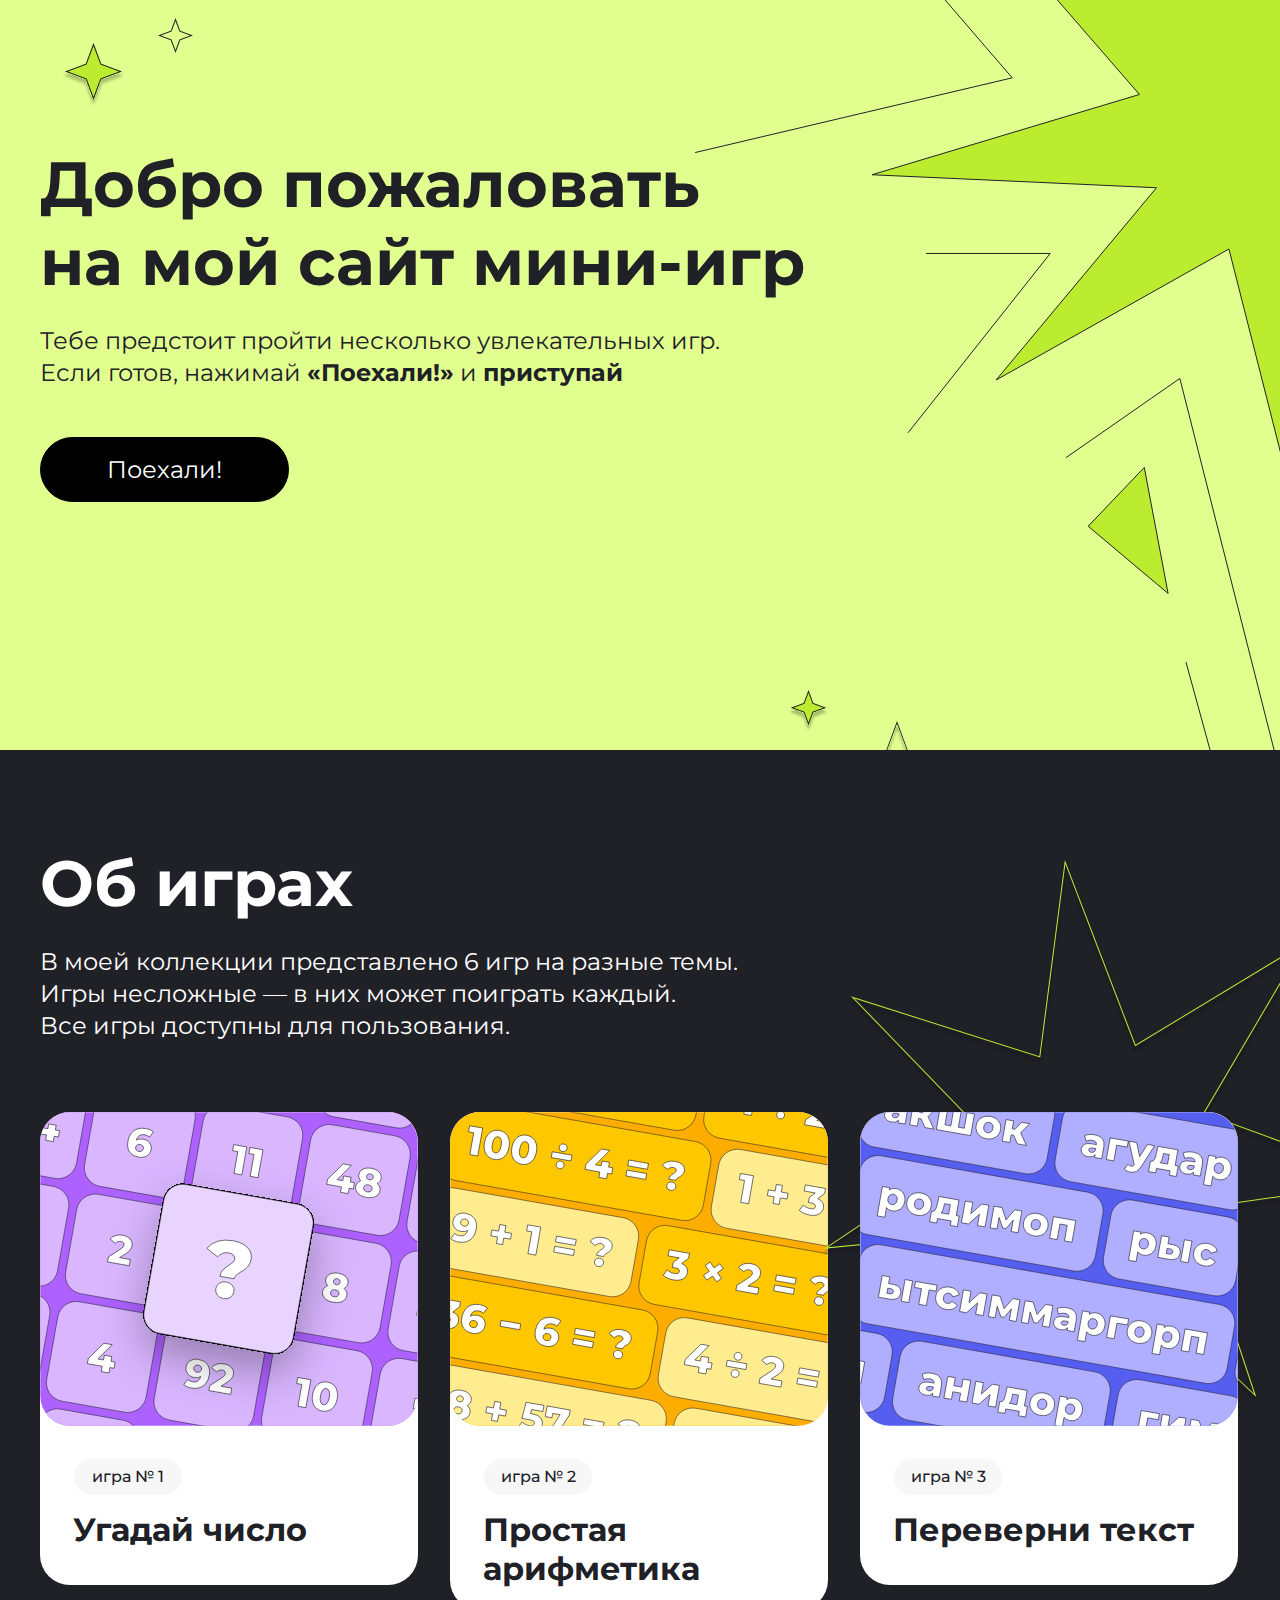
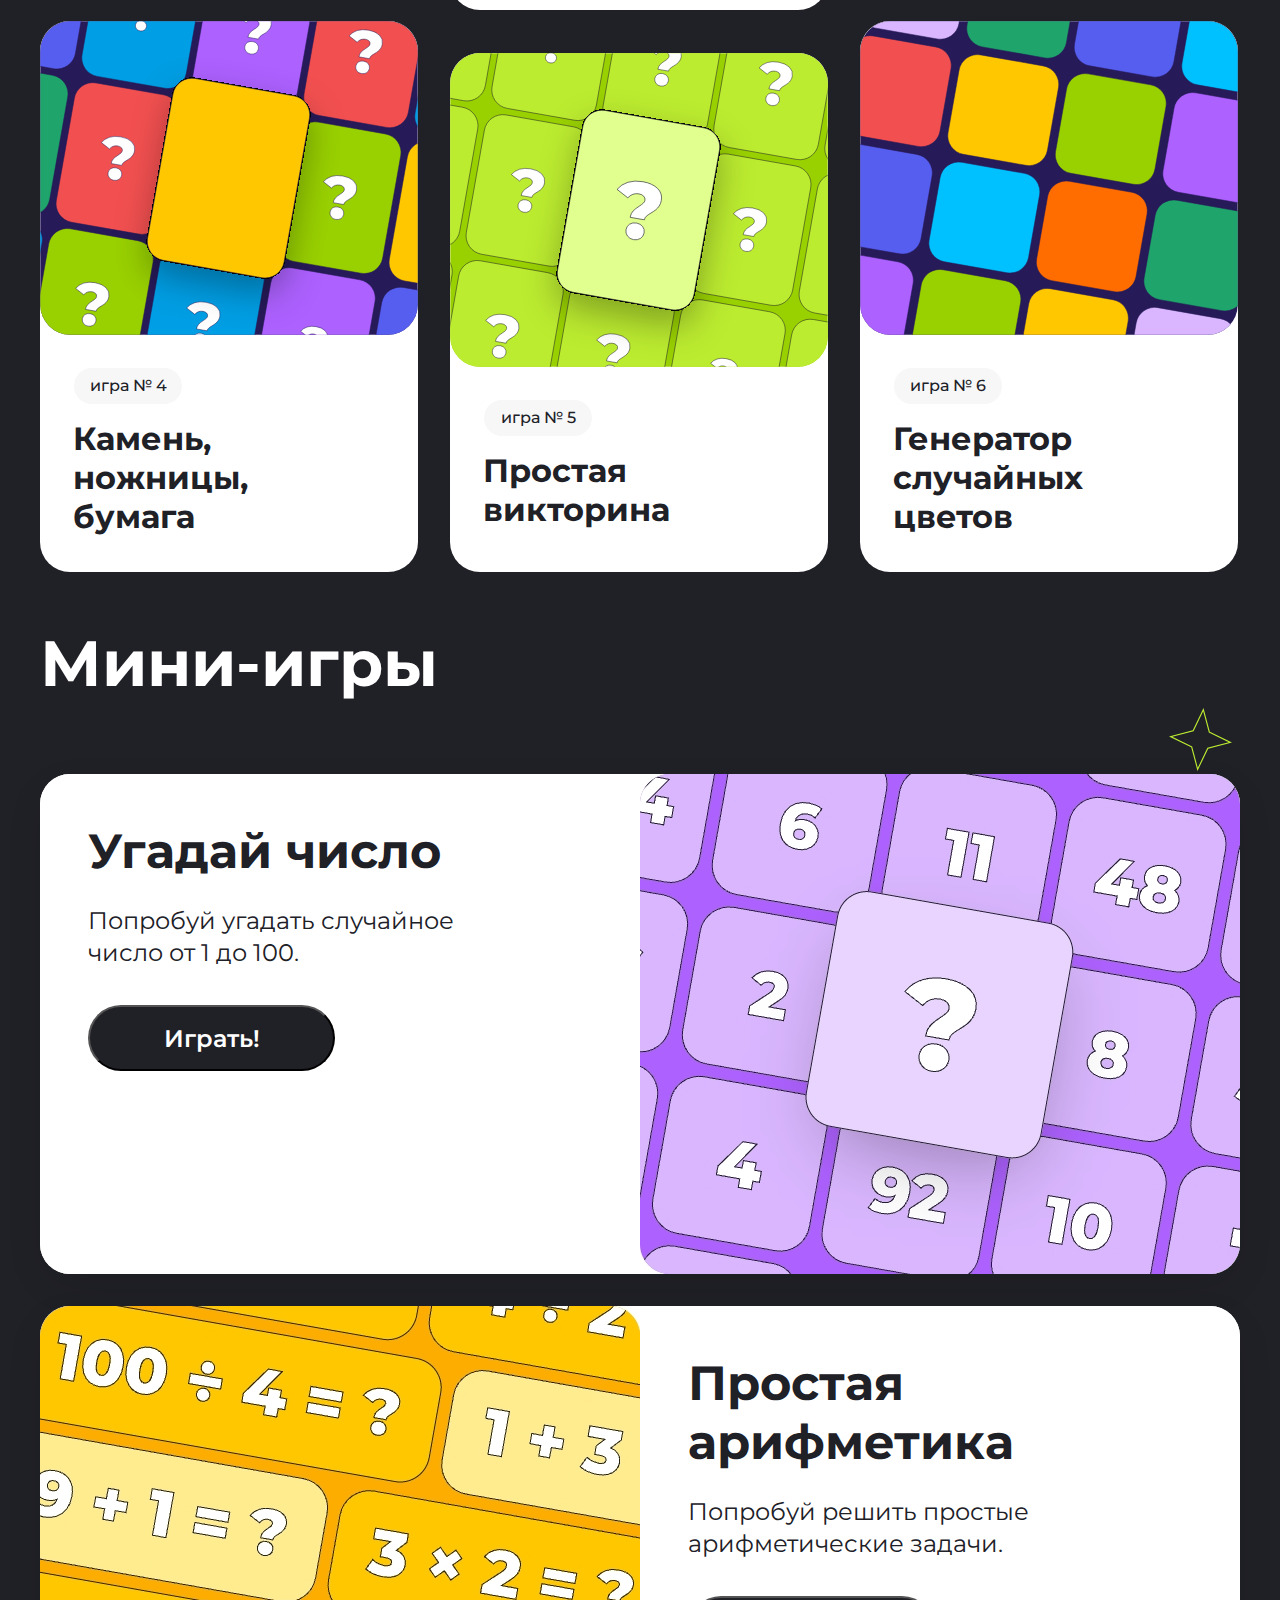
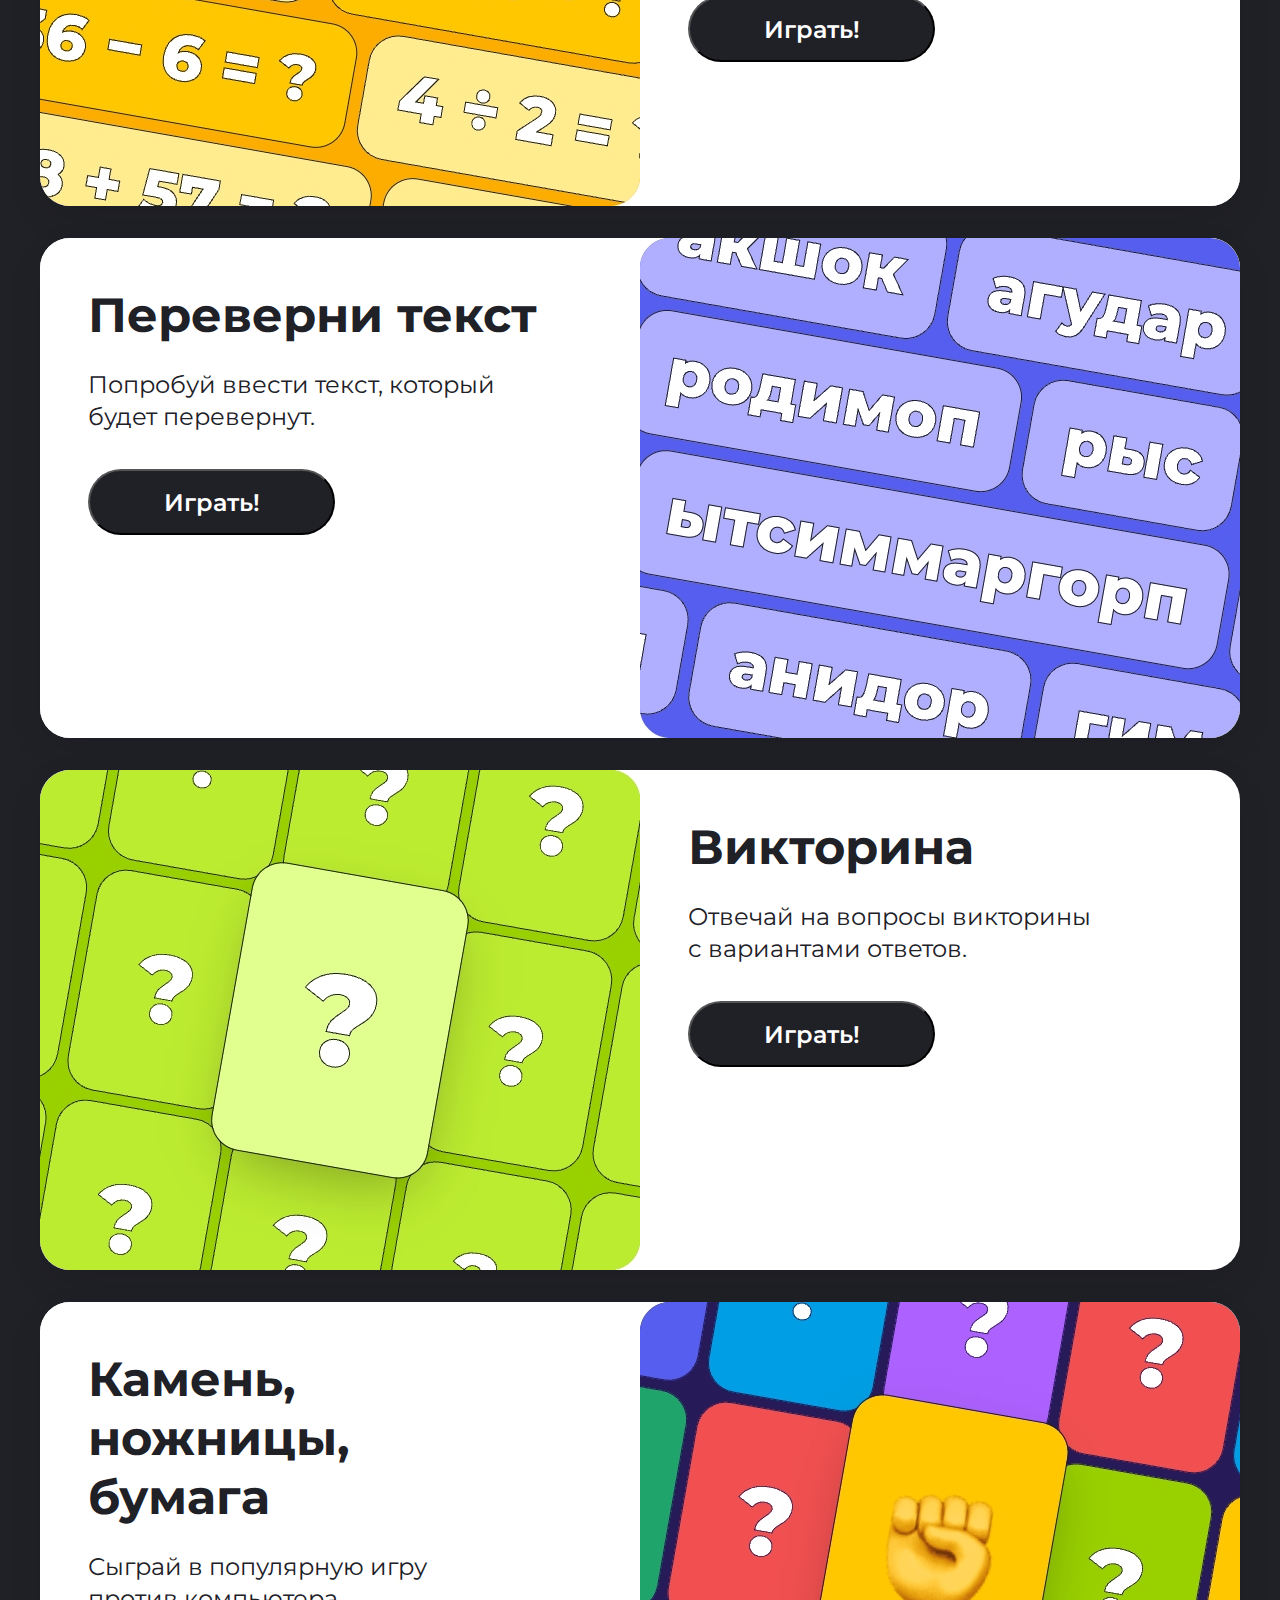
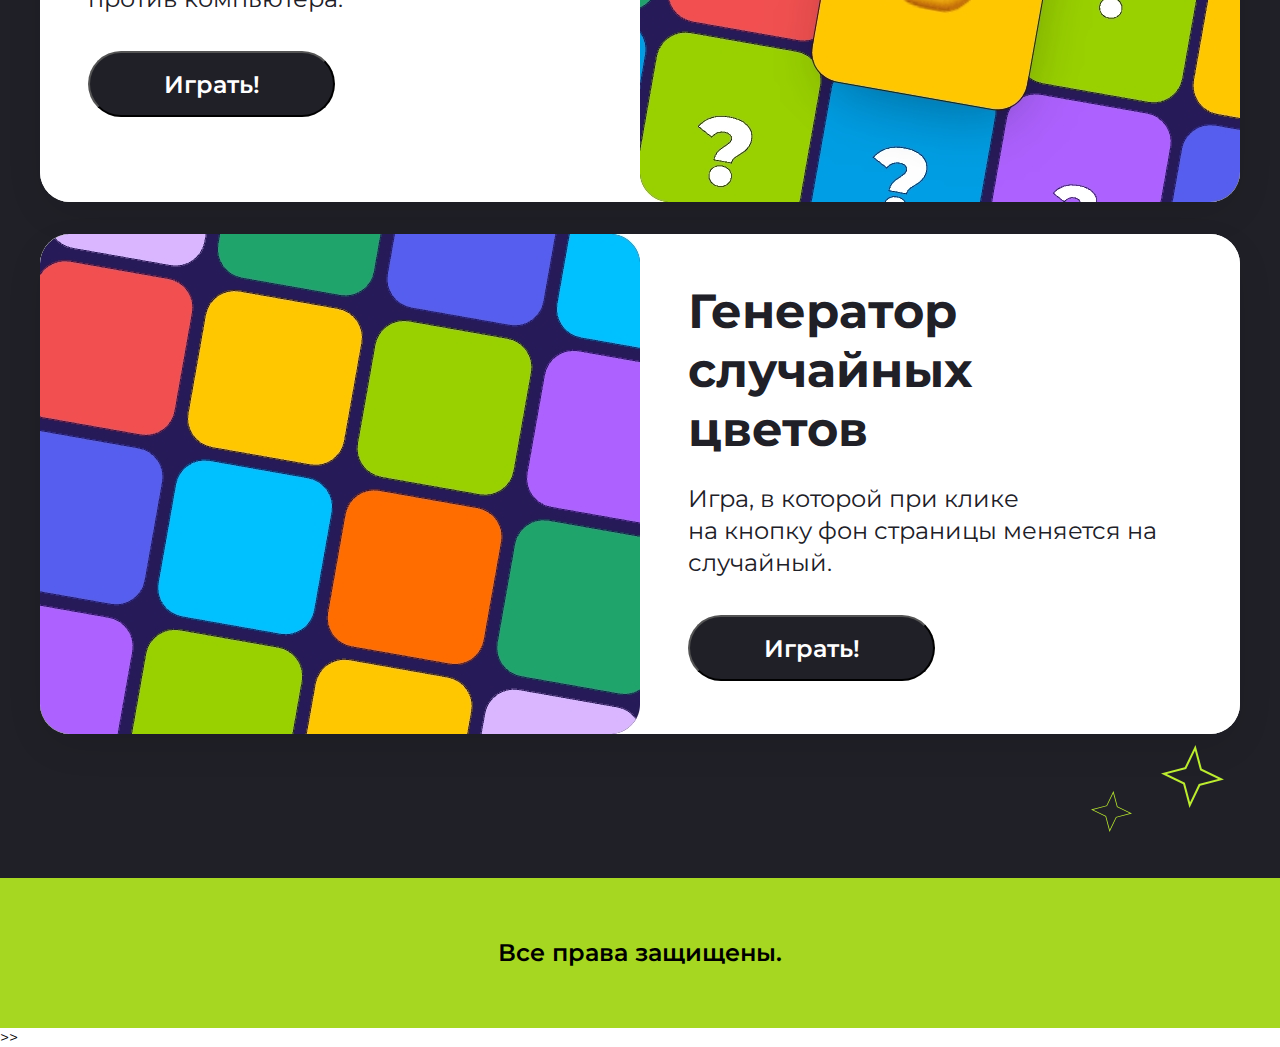
==== commit 710f733a: "Update index.html" ====
--- a/index.html
+++ b/index.html
@@ -171,3 +171,4 @@
 <script src="./game5.js"></script>
 
 </body>
+<!--->>>
--- a/style.css
+++ b/style.css
@@ -380,7 +380,7 @@
   height: 150px;
 }
 
-.polet {
+.footer__text {
   color: rgb(0, 0, 0);
   font-family: Montserrat;
   font-size: 24px;
@@ -680,7 +680,7 @@
     background-color: rgb(153, 204, 14);
     height: 100px;
   }
-  .polet {
+  .footer__text {
     font-size: 16px;
     font-weight: 600;
     line-height: 20px;
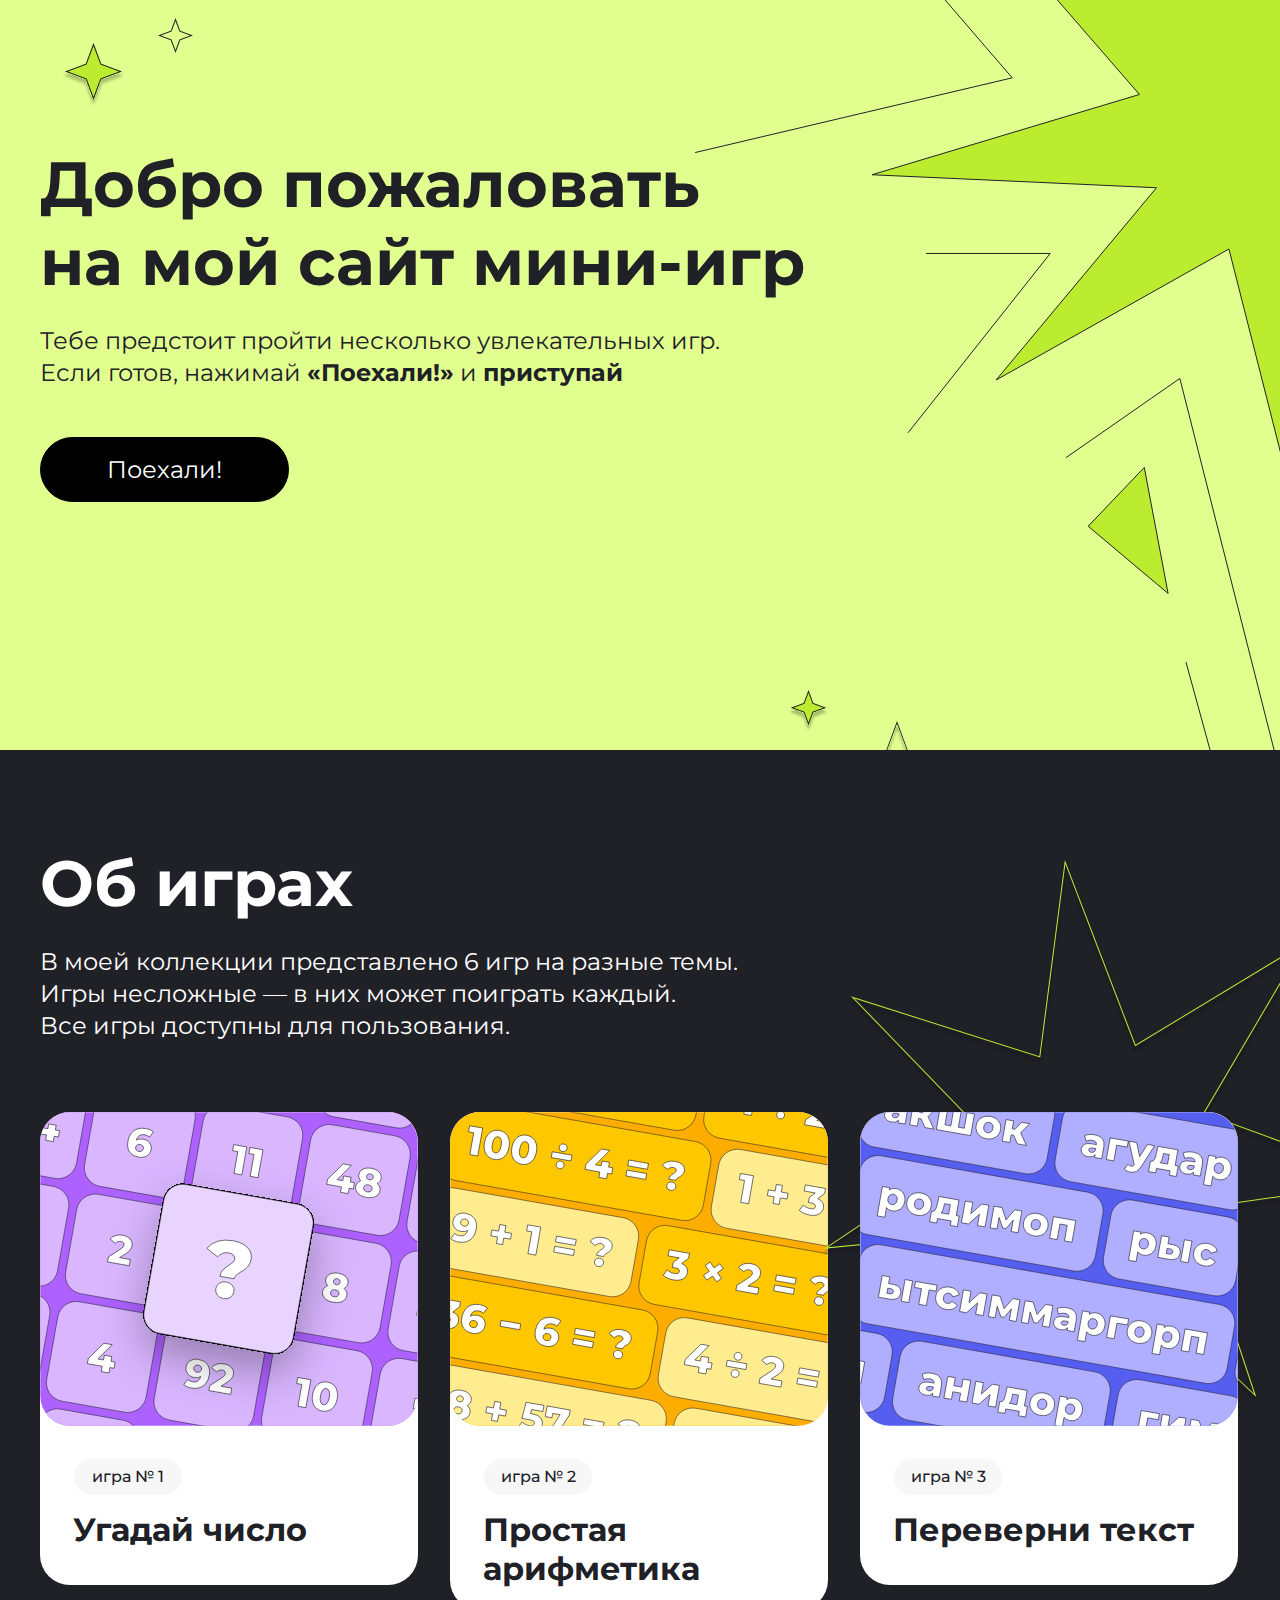
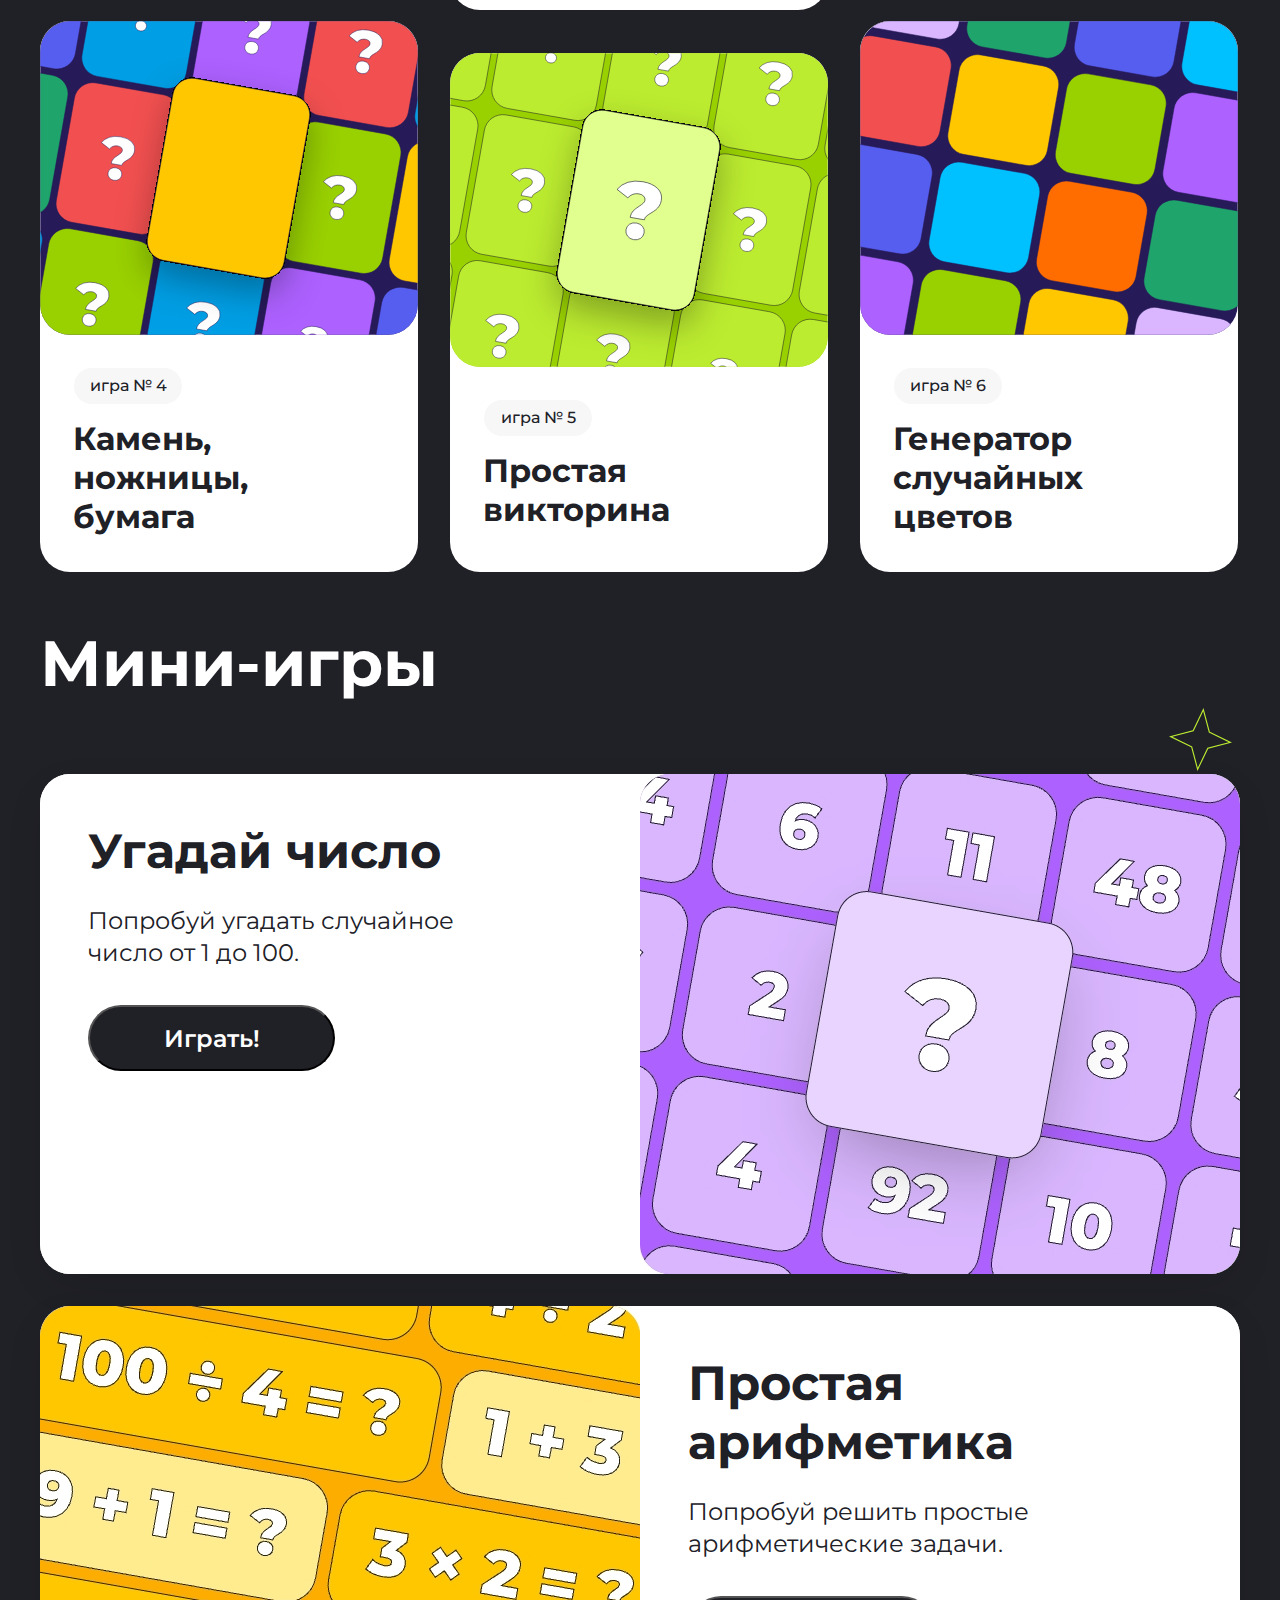
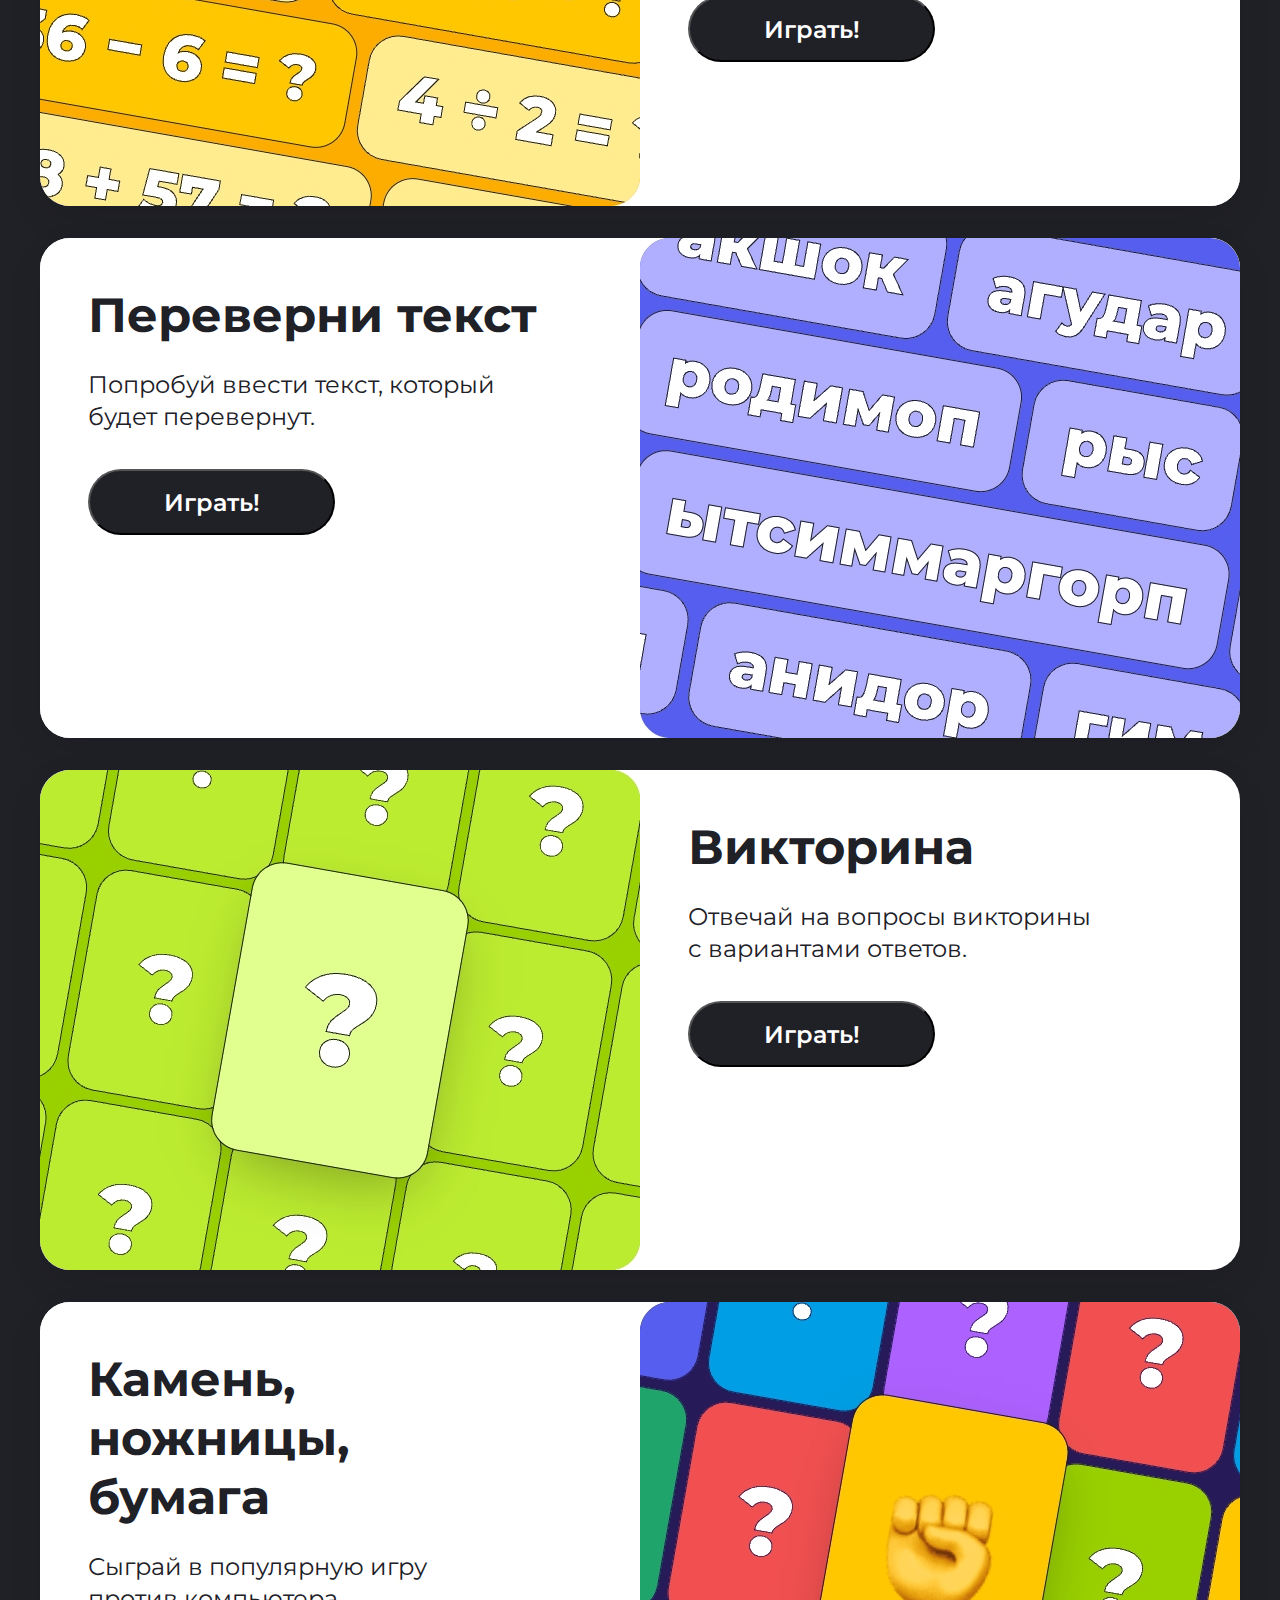
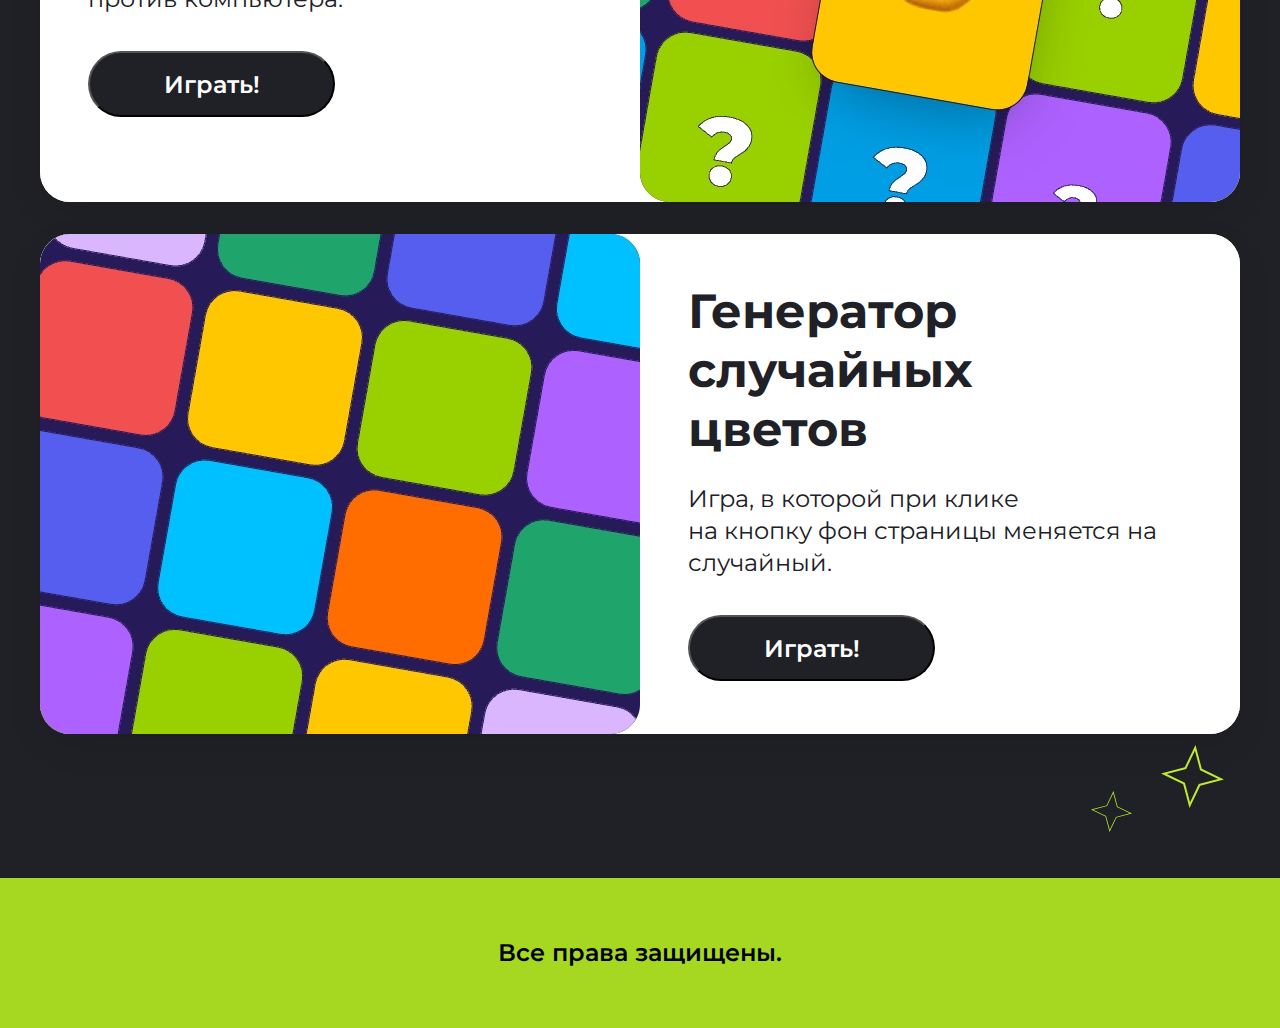
==== commit de1324a6: "Merge pull request #7 from AsiaKharada/originn" ====
--- a/index.html
+++ b/index.html
@@ -171,4 +171,3 @@
 <script src="./game5.js"></script>
 
 </body>
-<!--->>>
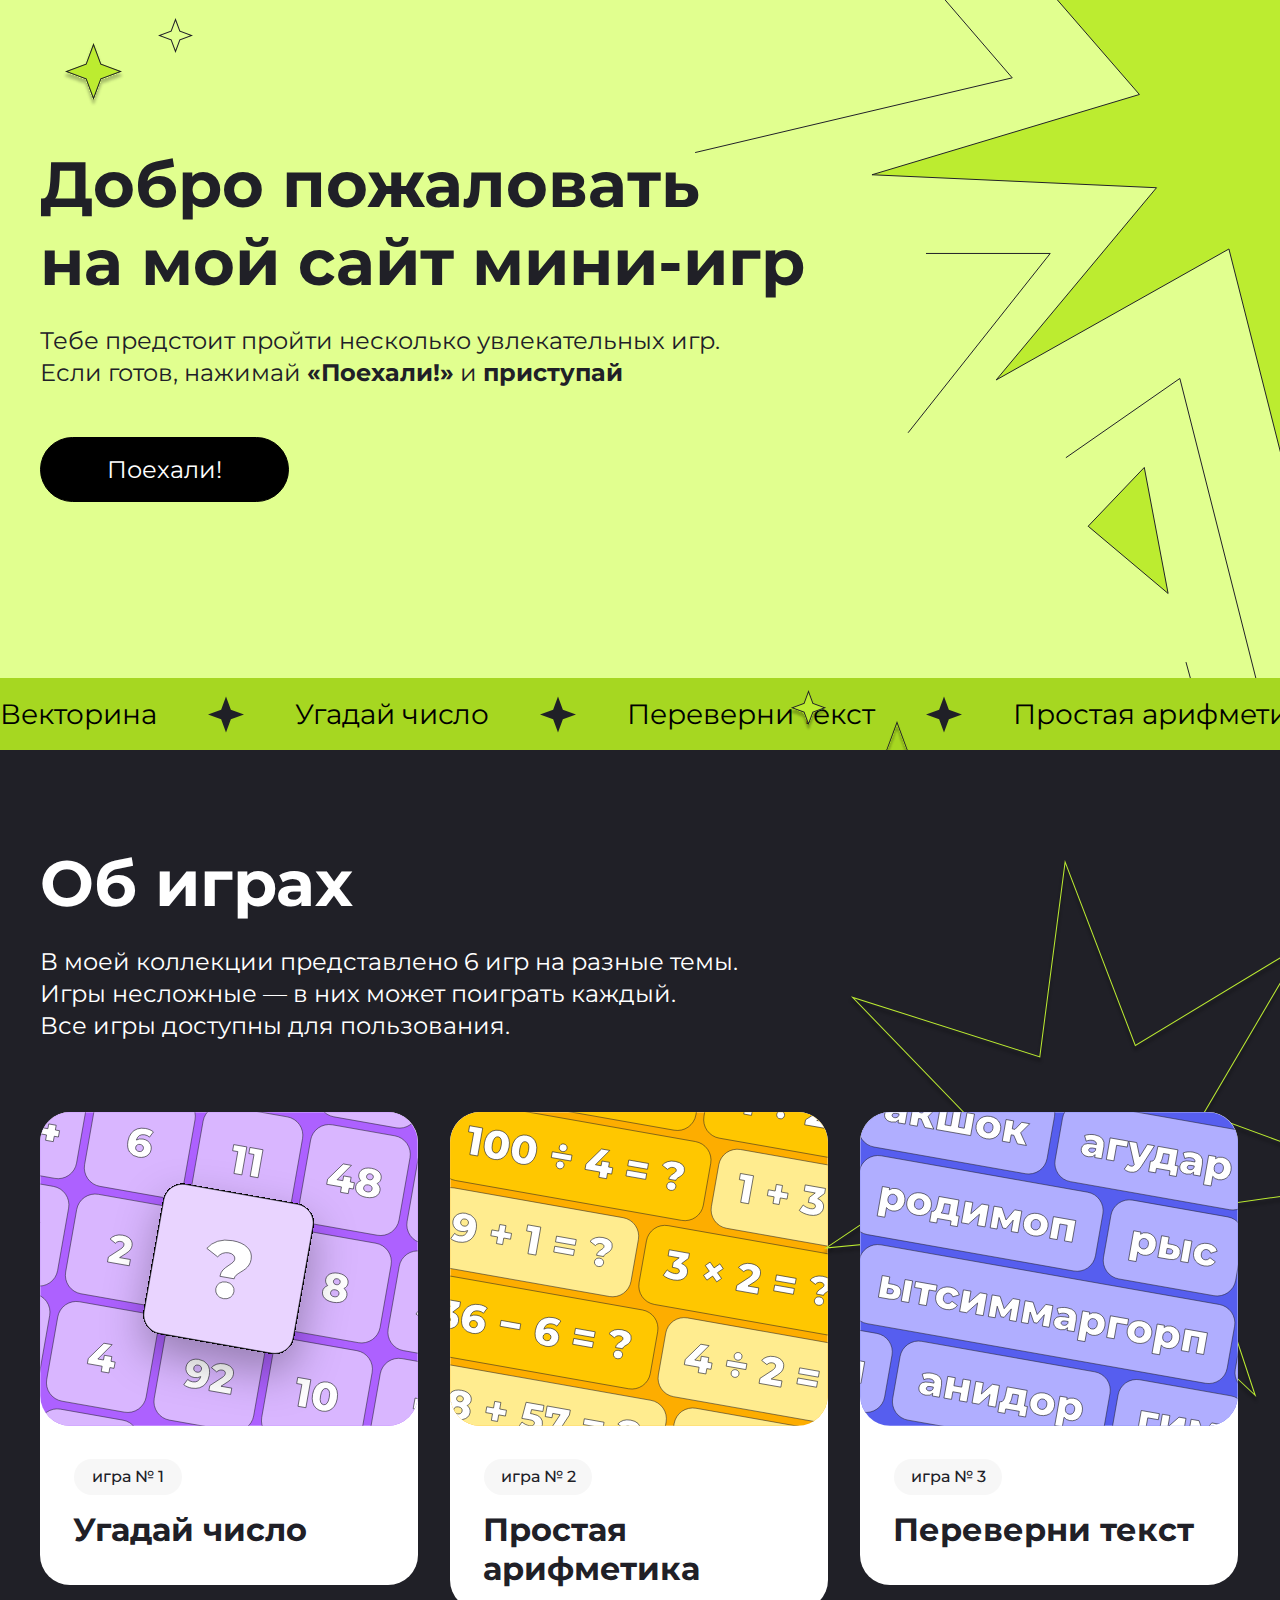
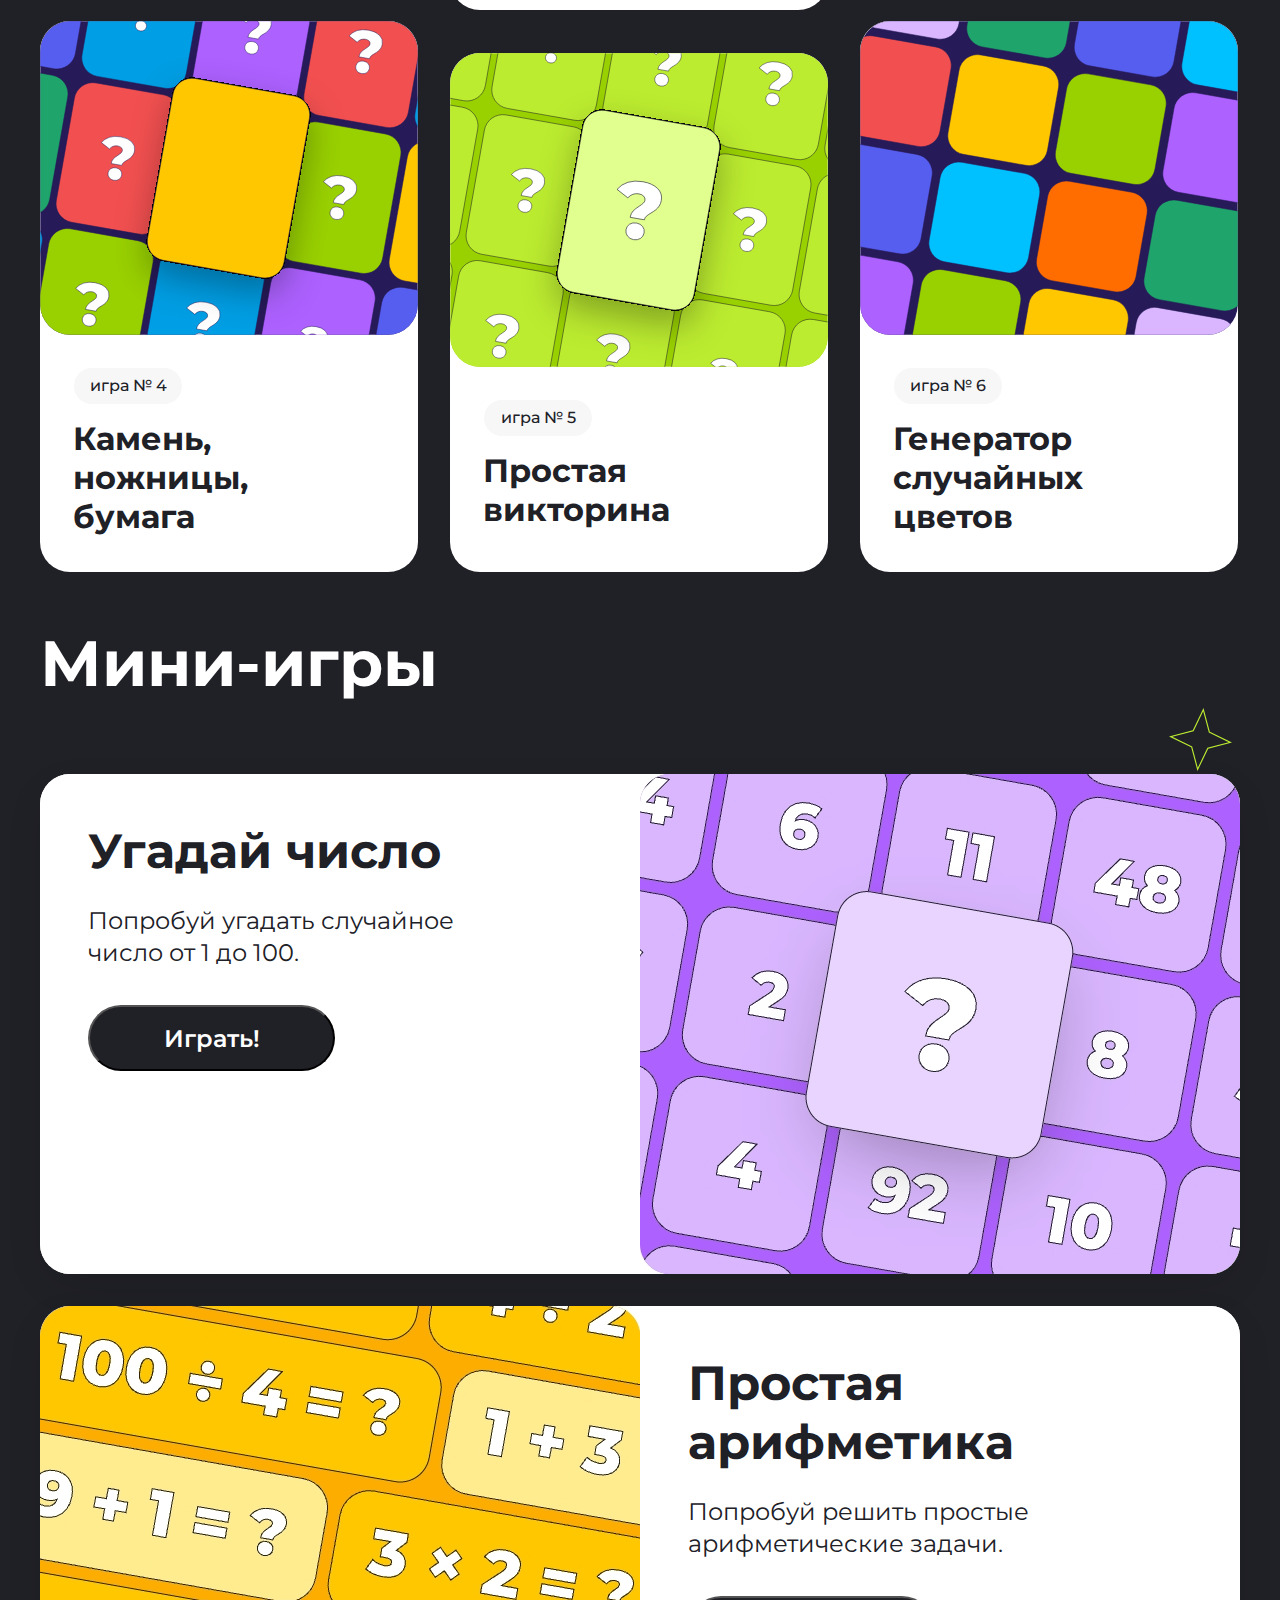
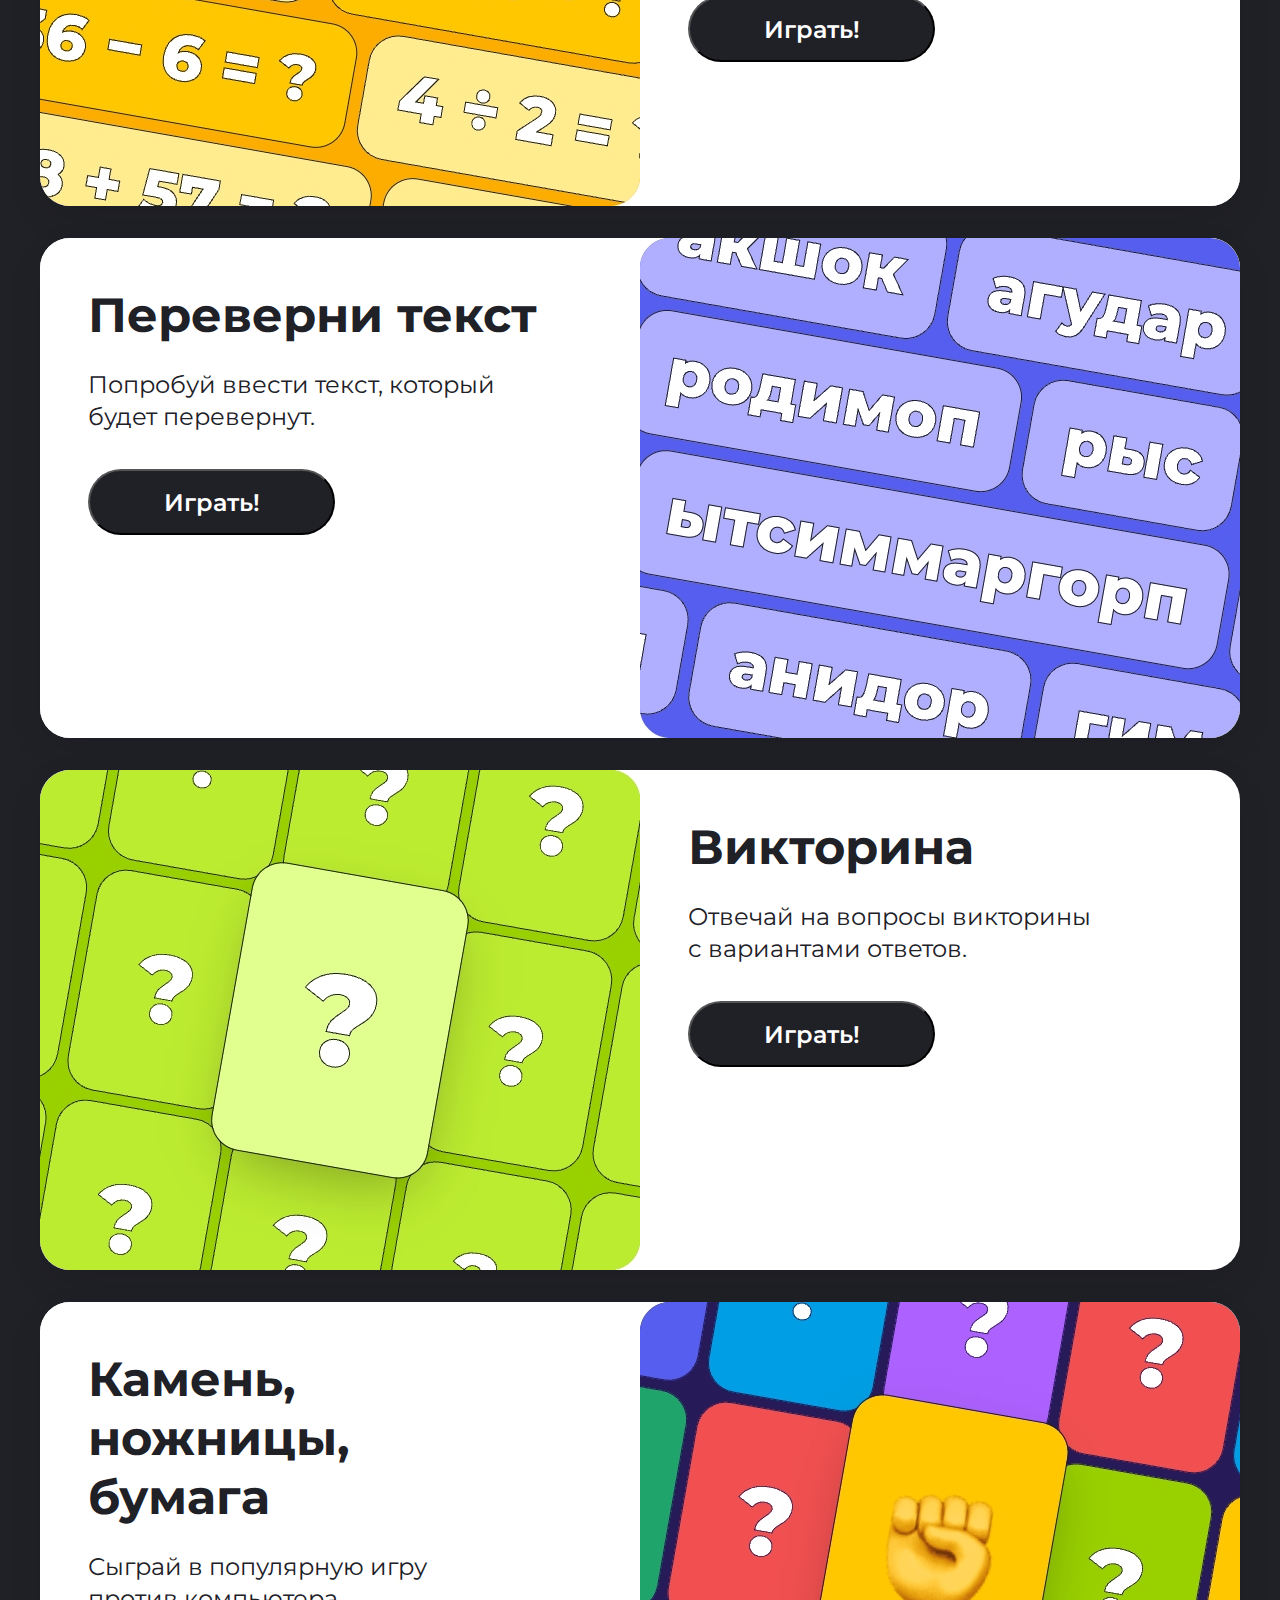
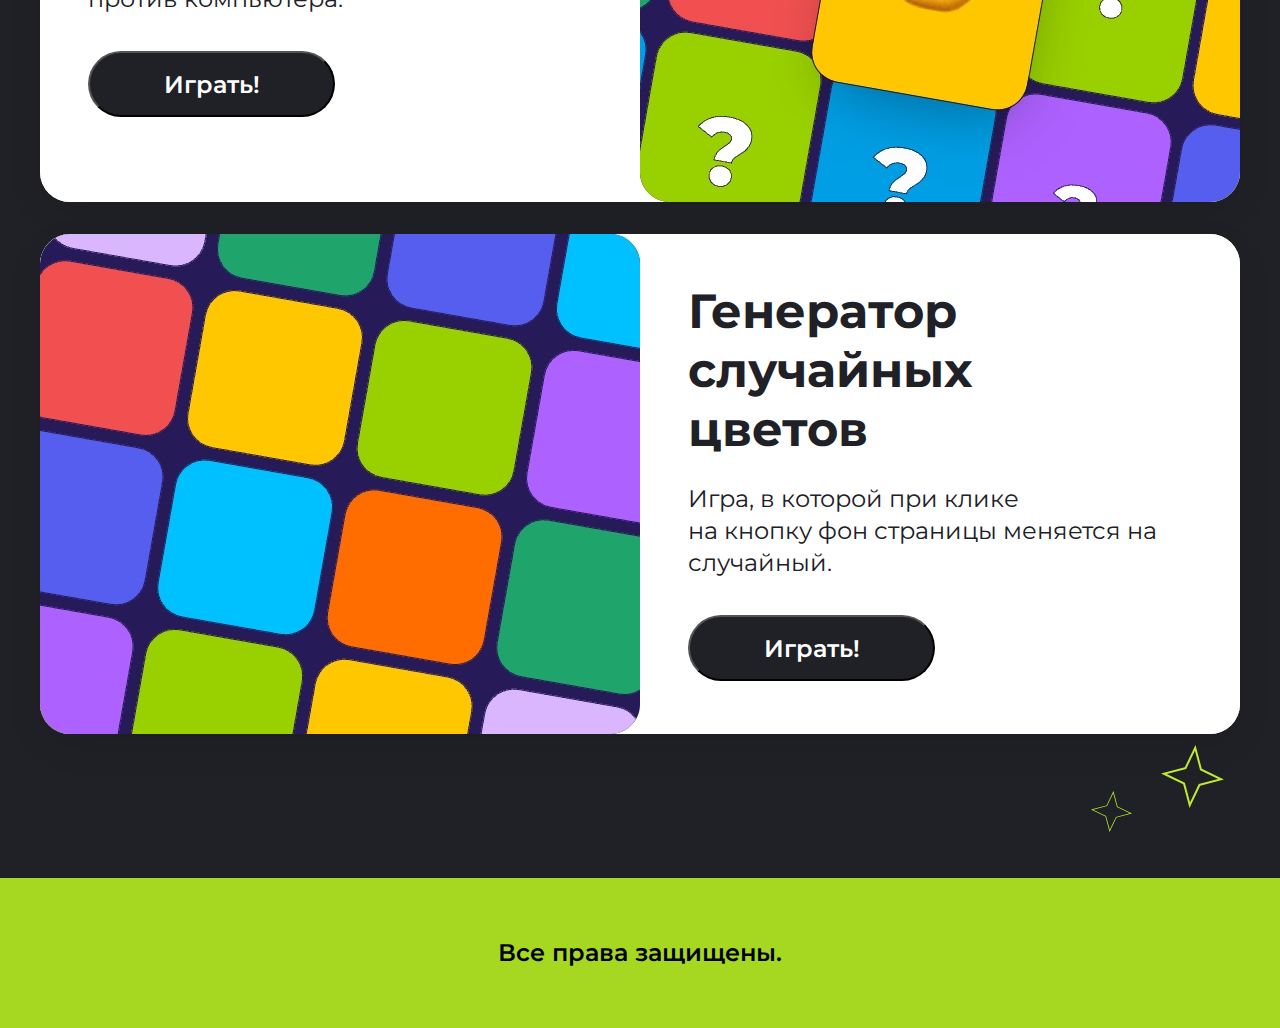
==== commit 4bbfdd3f: "done" ====
--- a/index.html
+++ b/index.html
@@ -20,6 +20,24 @@
         <br>Если готов, нажимай <b>«Поехали!»</b> и <b>приступай</b>
     </p>
     <a href="#game" class="header__button">Поехали!</a>
+
+    <div class="scroll-container">
+        <div class="scroll-text">
+            Векторина   <img src="img/star.svg" alt="star">
+            Угадай число   <img src="img/star.svg" alt="star">
+             Переверни текст   <img src="img/star.svg" alt="star">
+              Простая арифметика   <img src="img/star.svg" alt="star">
+              Камень, ножницы, бумага   <img src="img/star.svg" alt="star">
+              Генератор случайных цветов   <img src="img/star.svg" alt="star">
+              Векторина   <img src="img/star.svg" alt="star">
+              Угадай число   <img src="img/star.svg" alt="star">
+               Переверни текст   <img src="img/star.svg" alt="star">
+                Простая арифметика   <img src="img/star.svg" alt="star">
+                Камень, ножницы, бумага   <img src="img/star.svg" alt="star">
+                Генератор случайных цветов   <img src="img/star.svg" alt="star" >
+        </div>
+    </div>
+    
    <img class="star-img4" src="img/Star3.svg" alt="star2">
    <img class="star-img3" src="img/Star4.svg" alt="star2">
 </header>
@@ -38,6 +56,7 @@
     <img class="star12" src="img/Star12.svg" alt="star2">
 
     <div class="games-section__grid">
+        
         <div class="games-section__column games-section__column--left">
            
             <article class="game-card game-card--mini">
@@ -95,7 +114,7 @@
     </div>
 </section>
 
-<section class="mini-games center">
+<section class="mini-games center" id="game-6">
     <h2 class="mini-games__title">Мини-игры</h2>
     <div class="mini-games__box">
 
@@ -150,15 +169,16 @@
         </article>
 
         <article class="mini-games__card">
-            <div class="mini-games__content" id="colors">
+            <div class="mini-games__content" id="colors" >
                 <h3 class="mini-games__name">Генератор <br>случайных <br>цветов</h3>
                 <p class="mini-games__description">Игра, в которой при клике <br>на кнопку фон страницы меняется на случайный.</p>
-                <button class="mini-games__button">Играть!</button>
+                <button class="btn mini-games__button color-btn">Играть!</button>
             </div>
             <img src="./img/random color generator big.jpeg" alt="Игра 'Генератор случайных цветов'">
         </article>
     </div>
 </section>
+
 
 <footer class="footer">
     <p class="footer__text">Все права защищены.</p>
@@ -169,5 +189,6 @@
 <script src="./game3.js"></script>
 <script src="./game4.js"></script>
 <script src="./game5.js"></script>
+<script src="./game6.js"></script>
 
 </body>
--- a/style.css
+++ b/style.css
@@ -100,6 +100,34 @@
   width: 43px;
 }
 
+.scroll-container {
+  width: 100%;
+  white-space: nowrap;
+  overflow: hidden;
+  background-color: rgb(166, 215, 33);
+  color: #000000;
+  font-size: 28px;
+  position: absolute;
+  line-height: 73px;
+  left: 0px;
+  top: 678px;
+}
+
+.scroll-text {
+  gap: 51px;
+  display: flex;
+  animation: scroll 37s linear infinite;
+}
+
+@keyframes scroll {
+  0% {
+      transform: translateX(100%);
+  }
+  100% {
+      transform: translateX(-100%);
+  }
+}
+
 .games-section {
   background-color: rgb(32, 32, 39);
   position: relative;
@@ -609,6 +637,8 @@
     padding-top: 46px;
     overflow: hidden;
   }
+
+
   .mini-games__box {
     display: flex;
     gap: 29px;
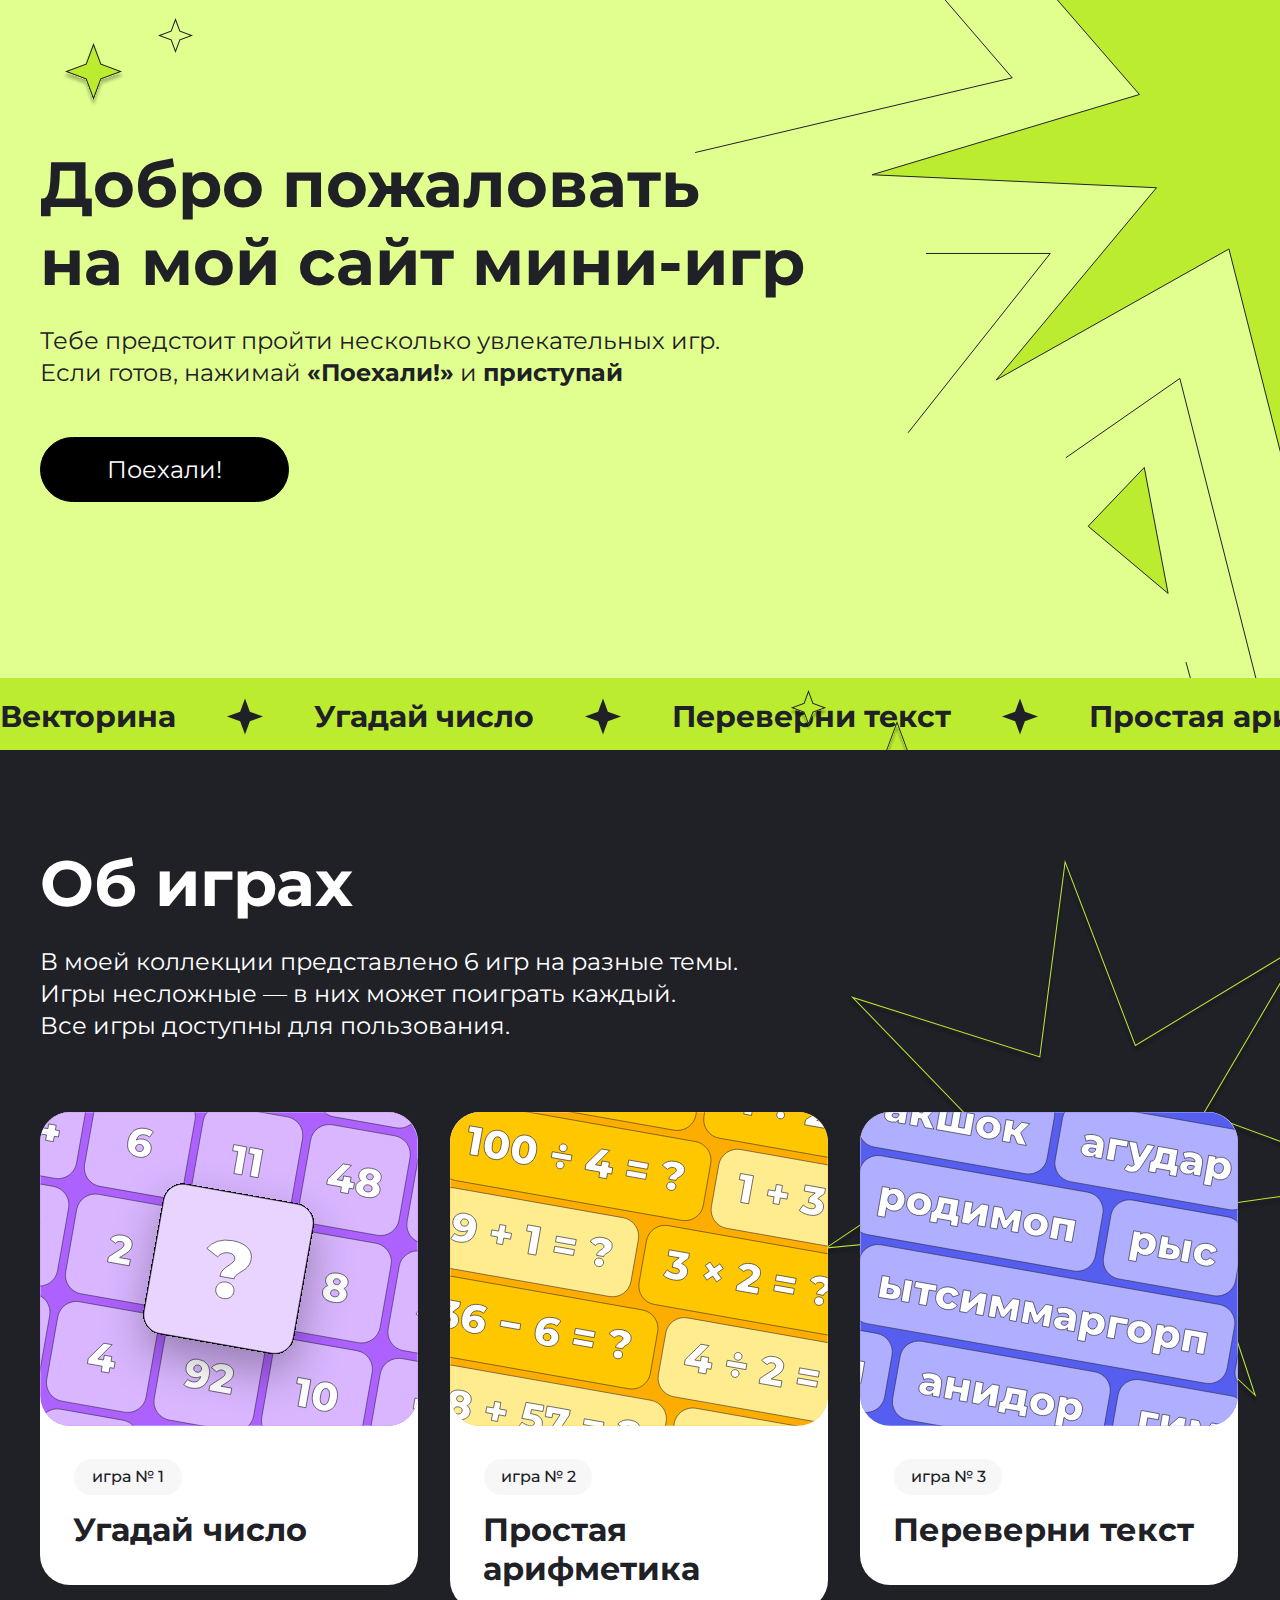
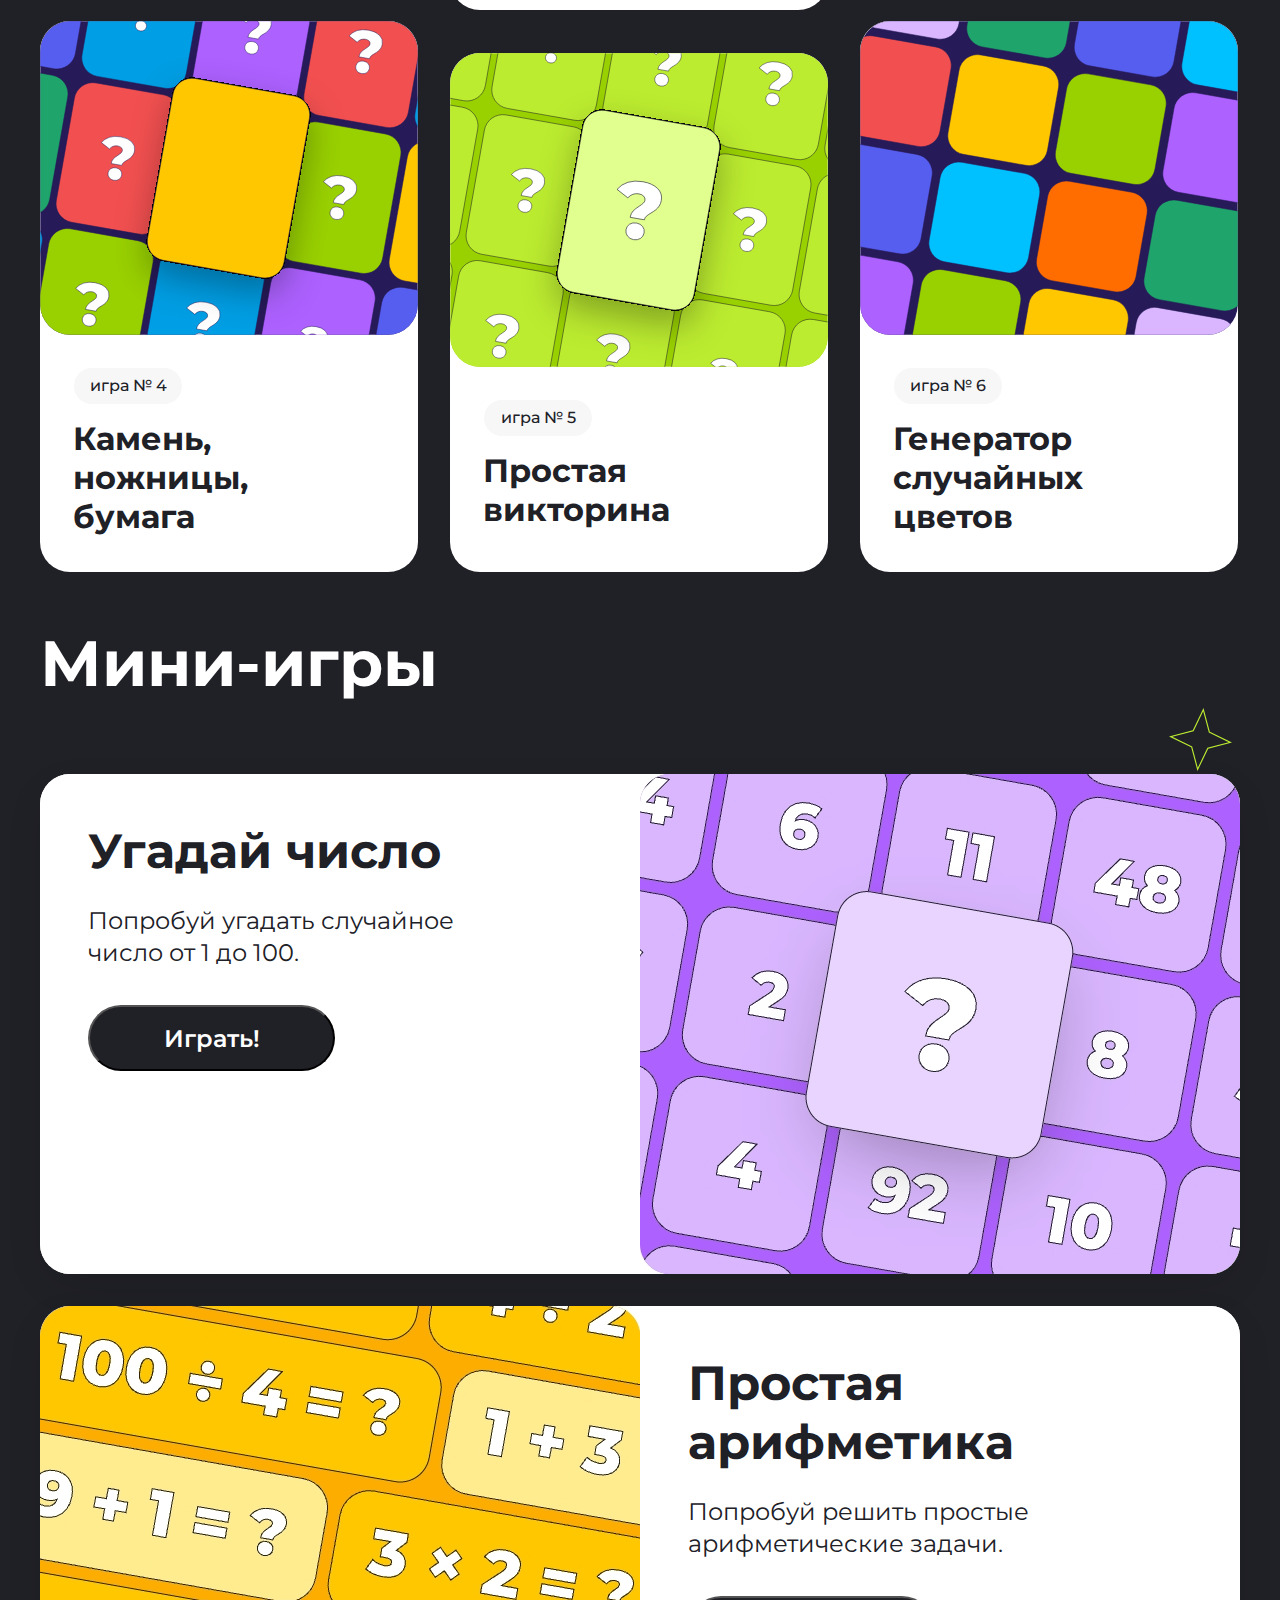
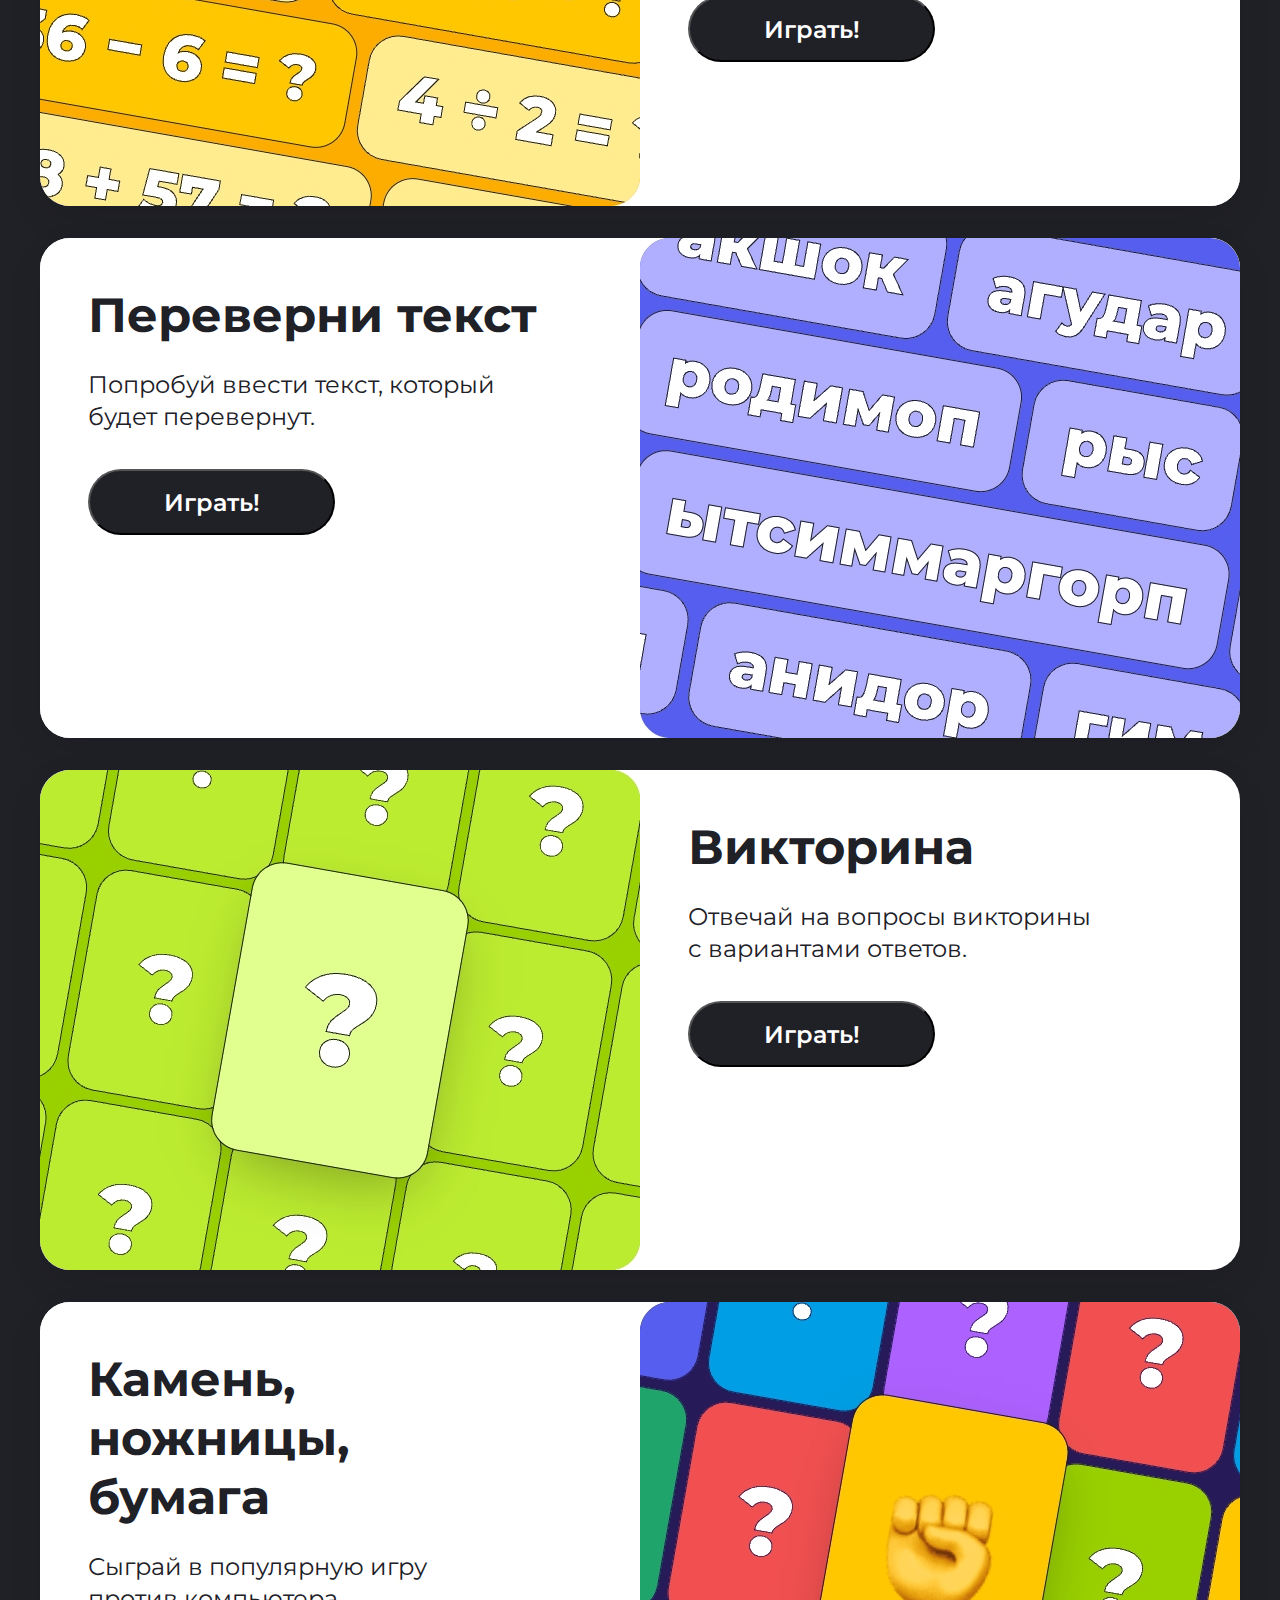
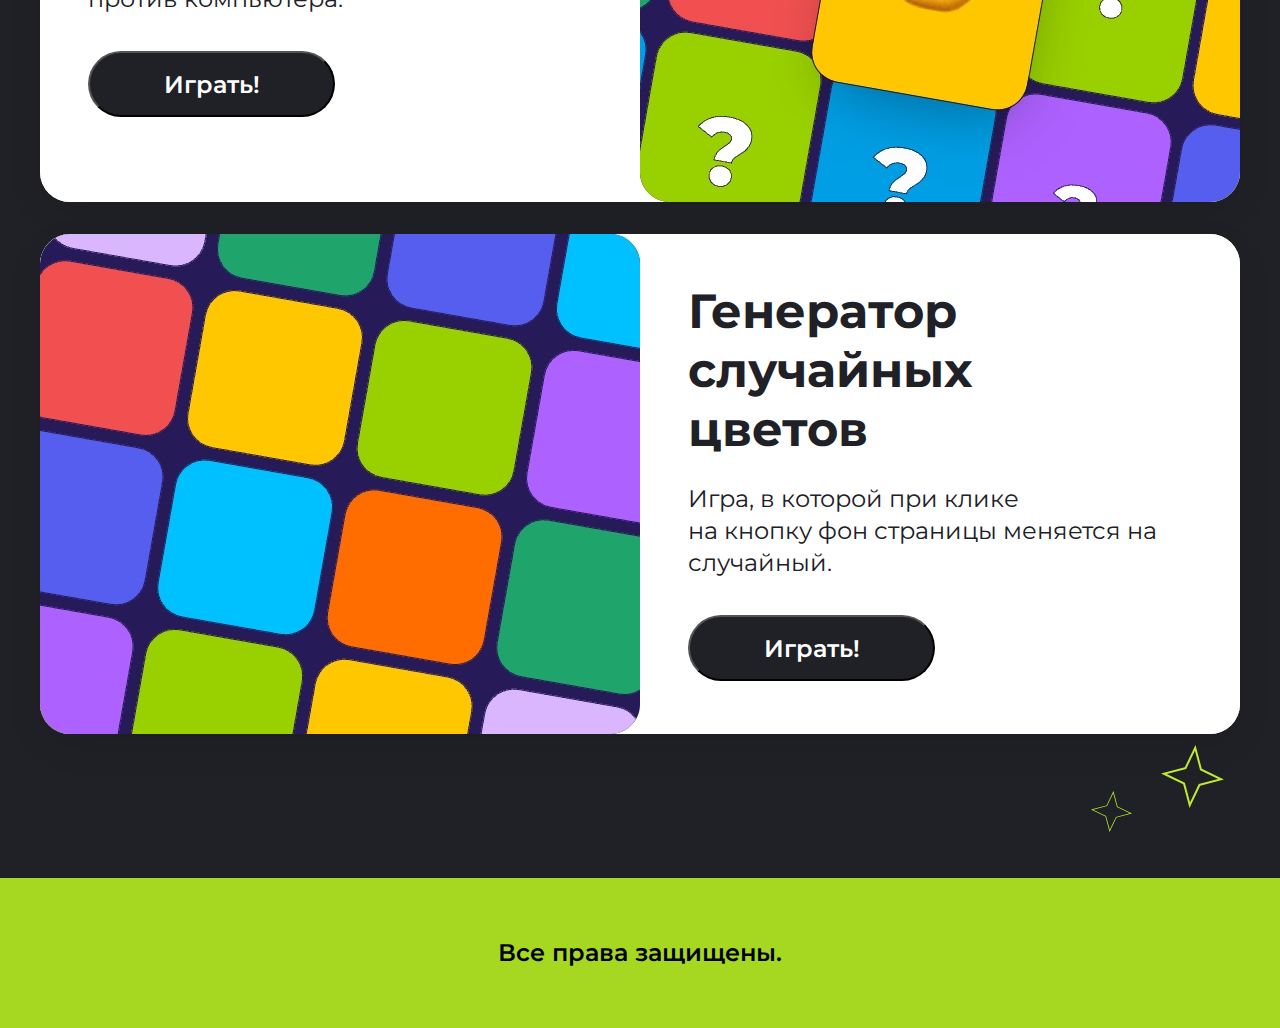
==== commit aa404482: "fix" ====
--- a/index.html
+++ b/index.html
@@ -62,17 +62,17 @@
             <article class="game-card game-card--mini">
                 <a class="game-card__link" href="#number">
                     <img class="game-card__image" src="img/k1.svg" alt="Угадай число">
-                </a>
                 <p class="game-card__number">игра № 1</p>
                 <h3 class="game-card__name">Угадай число</h3>
+            </a>
             </article>
 
             <article class="game-card game-card--huge">
                 <a class="game-card__link" href="#onetwo">
                     <img class="game-card__image" src="img/k4.svg" alt="Камень, ножницы, бумага">
-                </a>
                 <p class="game-card__number">игра № 4</p>
                 <h3 class="game-card__name">Камень,<br>ножницы,<br>бумага</h3>
+            </a>
             </article>
         </div>
 
@@ -81,16 +81,17 @@
             <article class="game-card game-card--average">
                 <a class="game-card__link" href="#leight">
                     <img class="game-card__image" src="img/k2.svg" alt="Простая арифметика">
-                </a>
                 <p class="game-card__number">игра № 2</p>
                 <h3 class="game-card__name">Простая арифметика</h3>
+            </a>
             </article>
+
             <article class="game-card game-card--big">
                 <a class="game-card__link" href="#victory">
                     <img class="game-card__image" src="img/k5.svg" alt="Простая викторина">
-                </a>
                 <p class="game-card__number">игра № 5</p>
                 <h3 class="game-card__name">Простая <br>викторина</h3>
+            </a>
             </article>
         </div>
 
@@ -99,16 +100,17 @@
             <article class="game-card game-card--mini">
                 <a class="game-card__link" href="#text">
                     <img class="game-card__image" src="img/k3.svg" alt="Переверни текст">
-                </a>
                 <p class="game-card__number">игра № 3</p>
                 <h3 class="game-card__name">Переверни текст</h3>
+            </a>
             </article>
+            
             <article class="game-card game-card--huge">
                 <a class="game-card__link" href="#colors">
                     <img class="game-card__image" src="img/k6.svg" alt="Генератор случайных цветов">
-                </a>
                 <p class="game-card__number">игра № 6</p>
                 <h3 class="game-card__name">Генератор <br>случайных<br>цветов</h3>
+            </a>
             </article>
         </div>
     </div>
@@ -129,7 +131,7 @@
                 <p class="mini-games__description">Попробуй угадать случайное <br>число от 1 до 100.</p>
                 <button class="mini-games__button" id="guessNumberButton">Играть!</button>
             </div>
-            <img src="./img/Guess the number big.jpeg" alt="Игра 'Угадай число'">
+            <img src="./img/GameNumber.jpeg" alt="Игра 'Угадай число'">
         </article>
 
         <article class="mini-games__card">
@@ -138,7 +140,7 @@
                 <p class="mini-games__description">Попробуй решить простые арифметические задачи.</p>
                 <button class="mini-games__button" id="mathExamplesButton">Играть!</button>
             </div>
-            <img src="./img/simple arithmetic big.jpeg" alt="Игра 'Простая арифметика'">
+            <img src="./img/GameArithmetic.jpeg" alt="Игра 'Простая арифметика'">
         </article>
 
         <article class="mini-games__card">
@@ -147,7 +149,7 @@
                 <p class="mini-games__description">Попробуй ввести текст, который <br>будет перевернут.</p>
                 <button class="mini-games__button" id="flipTextButton">Играть!</button>
             </div>
-            <img src="./img/turn the text over big.jpeg" alt="Игра 'Переверни текст'">
+            <img src="./img/GameText.jpeg" alt="Игра 'Переверни текст'">
         </article>
 
         <article class="mini-games__card">
@@ -156,7 +158,7 @@
                 <p class="mini-games__description">Отвечай на вопросы викторины <br>с вариантами ответов.</p>
                 <button class="mini-games__button" id="quizGameButton">Играть!</button>
             </div>
-            <img src="./img/quiz big.jpeg" alt="Игра 'Викторина'">
+            <img src="./img/GameQuiz.jpeg" alt="Игра 'Викторина'">
         </article>
 
         <article class="mini-games__card">
@@ -165,7 +167,7 @@
                 <p class="mini-games__description">Сыграй в популярную игру <br>против компьютера.</p>
                 <button class="mini-games__button" id="paperGameButton">Играть!</button>
             </div>
-            <img src="./img/rock paper scissors big.jpeg" alt="Игра 'Камень, ножницы, бумага'">
+            <img src="./img/GamePaper.jpeg" alt="Игра 'Камень, ножницы, бумага'">
         </article>
 
         <article class="mini-games__card">
@@ -174,7 +176,7 @@
                 <p class="mini-games__description">Игра, в которой при клике <br>на кнопку фон страницы меняется на случайный.</p>
                 <button class="btn mini-games__button color-btn">Играть!</button>
             </div>
-            <img src="./img/random color generator big.jpeg" alt="Игра 'Генератор случайных цветов'">
+            <img src="./img/GameColor.jpeg" alt="Игра 'Генератор случайных цветов'">
         </article>
     </div>
 </section>
--- a/style.css
+++ b/style.css
@@ -104,13 +104,15 @@
   width: 100%;
   white-space: nowrap;
   overflow: hidden;
-  background-color: rgb(166, 215, 33);
-  color: #000000;
-  font-size: 28px;
-  position: absolute;
-  line-height: 73px;
+  background-color: #BCEC30;
+  color: #202027;
+  font-size: 30px;
+  position: absolute;
+  line-height: 77px;
   left: 0px;
   top: 678px;
+  font-family: Montserrat;
+  font-weight: 700;
 }
 
 .scroll-text {
@@ -121,7 +123,7 @@
 
 @keyframes scroll {
   0% {
-      transform: translateX(100%);
+      transform: translateX(0%);
   }
   100% {
       transform: translateX(-100%);
@@ -168,6 +170,7 @@
   width: 378px;
   border-radius: 30px;
   height: 498px;
+  position: relative;
 }
 
 .game-card--big {
@@ -453,6 +456,7 @@
     font-size: 16px;
     font-weight: 600;
   }
+
   .cart-game {
     display: flex;
     flex-direction: column;
@@ -546,41 +550,7 @@
     border-radius: 28px;
     height: 605px;
   }
-  .cart-game2 {
-    background-color: #fff;
-    width: 342px;
-    margin-top: 36px;
-    border-radius: 28px;
-    height: 560px;
-  }
-  .cart-game3 {
-    background-color: #fff;
-    width: 342px;
-    margin-top: 36px;
-    border-radius: 28px;
-    height: 520px;
-  }
-  .cart-game4 {
-    background-color: #fff;
-    width: 342px;
-    margin-top: 36px;
-    border-radius: 28px;
-    height: 530px;
-  }
-  .cart-game5 {
-    background-color: #fff;
-    width: 342px;
-    margin-top: 36px;
-    border-radius: 28px;
-    height: 570px;
-  }
-  .cart-game6 {
-    background-color: #fff;
-    width: 342px;
-    margin-top: 36px;
-    border-radius: 28px;
-    height: 600px;
-  }
+
   .game-img1 {
     margin-left: -1px;
     width: 343px;
@@ -744,13 +714,21 @@
   .star-img3 {
     position: absolute;
     right: 82px;
-    bottom: 49px;
+    bottom: 106px;
     width: 21px;
   }
   .star-img4 {
     position: absolute;
     right: 28px;
-    bottom: -2px;
+    bottom: 64px;
     width: 46px;
   }
+
+.scroll-container{
+  line-height: 63px;
+  top: 641px;
+  height: 58px;
+  font-size: 23px;
+}
+
 }/*# sourceMappingURL=style.css.map */